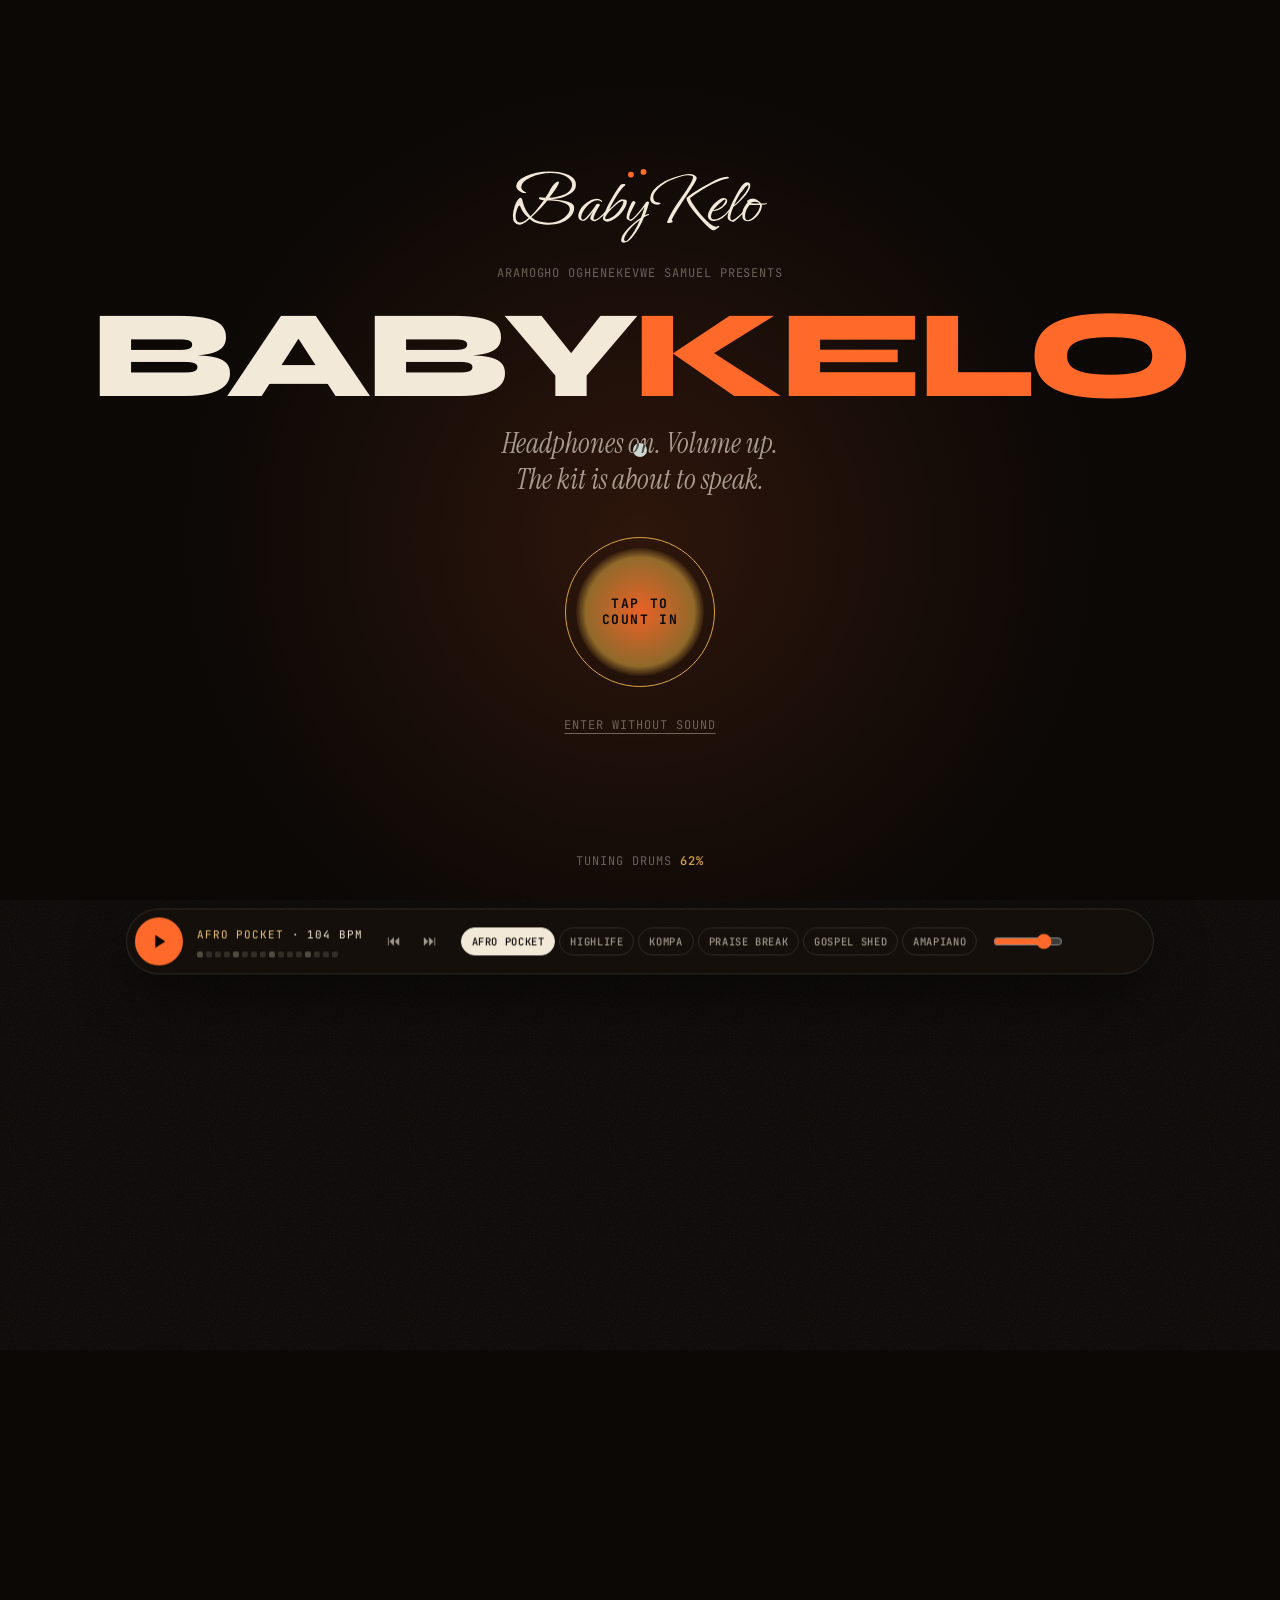
==== index.html @ 0fc28641 "Initial commit: Babykelo portfolio site" ====
<!doctype html>
<html lang="en">
<head>
  <meta charset="utf-8">
  <meta name="viewport" content="width=device-width, initial-scale=1, viewport-fit=cover">
  <title>Babykelo: Drummer, Producer & Music Director | Aramogho Oghenekevwe Samuel</title>
  <meta name="description" content="Babykelo (Aramogho Oghenekevwe Samuel) is a Nigerian drummer, producer and music director who has worked with Wizkid, Ada Ehi and Tim Godfrey. He is a Flystickz & Centent artist. Watch 150+ performances or book a remote drum session.">
  <meta name="theme-color" content="#0b0806">
  <link rel="icon" href="assets/mark.svg" type="image/svg+xml">
  <link rel="canonical" href="https://babykelo.netlify.app/">
  <meta name="robots" content="index, follow">
  <meta property="og:type" content="website">
  <meta property="og:site_name" content="Babykelo">
  <meta property="og:url" content="https://babykelo.netlify.app/">
  <meta property="og:title" content="Babykelo: Drummer · Producer · Music Director">
  <meta property="og:description" content="Babykelo (Aramogho Oghenekevwe Samuel) is a Nigerian drummer, producer and music director who has worked with Wizkid, Ada Ehi and Tim Godfrey. He is a Flystickz & Centent artist. Watch 150+ performances or book a remote drum session.">
  <meta property="og:image" content="https://babykelo.netlify.app/assets/og.jpg">
  <meta property="og:image:width" content="1200">
  <meta property="og:image:height" content="630">
  <meta property="og:image:alt" content="Babykelo, drummer, producer and music director, holding his Flystickz signature drumsticks">
  <meta name="twitter:card" content="summary_large_image">
  <meta name="twitter:title" content="Babykelo: Drummer · Producer · Music Director">
  <meta name="twitter:description" content="Babykelo (Aramogho Oghenekevwe Samuel) is a Nigerian drummer, producer and music director who has worked with Wizkid, Ada Ehi and Tim Godfrey. He is a Flystickz & Centent artist. Watch 150+ performances or book a remote drum session.">
  <meta name="twitter:image" content="https://babykelo.netlify.app/assets/og.jpg">
  <link rel="apple-touch-icon" href="assets/apple-touch-icon.png">
  <link rel="manifest" href="site.webmanifest">
  <script type="application/ld+json">{"@context": "https://schema.org", "@type": "Person", "name": "Aramogho Oghenekevwe Samuel", "alternateName": ["Babykelo", "BabyKelo", "Baby Kelo"], "url": "https://babykelo.netlify.app/", "image": "https://babykelo.netlify.app/assets/kelo.jpg", "jobTitle": ["Drummer", "Music Producer", "Music Director", "Live Arranger", "Mixing Engineer"], "description": "Nigerian drummer, creative producer, music director, live arranger and mixing & mastering engineer from Delta State. Remote studio drum sessions available worldwide.", "nationality": {"@type": "Country", "name": "Nigeria"}, "homeLocation": {"@type": "Place", "name": "Lagos, Nigeria"}, "knowsAbout": ["Drums", "Afrobeats", "Highlife", "Gospel music", "Music production", "Music direction", "Mixing and mastering"], "affiliation": [{"@type": "MusicGroup", "name": "Voice of Karis (VOK Ent)", "sameAs": "https://www.instagram.com/vok_ent/"}, {"@type": "MusicGroup", "name": "MaskTunes", "sameAs": "https://www.instagram.com/masktunes/"}], "sameAs": ["https://www.instagram.com/babykelo/", "https://www.youtube.com/@babykelo0", "https://www.facebook.com/babykelo", "https://flystickz.com/artist-page-2/"]}</script>
  <link rel="preconnect" href="https://fonts.googleapis.com">
  <link rel="preconnect" href="https://fonts.gstatic.com" crossorigin>
  <link href="https://fonts.googleapis.com/css2?family=DM+Sans:opsz,wght@9..40,400;9..40,500;9..40,700&family=Instrument+Serif:ital@0;1&family=JetBrains+Mono:wght@400;500;700&family=Syne:wght@500;700;800&display=swap" rel="stylesheet">
  <link rel="stylesheet" href="css/style.css">
  <script type="importmap">
    { "imports": {
      "three": "https://cdn.jsdelivr.net/npm/three@0.169.0/build/three.module.js",
      "three/addons/": "https://cdn.jsdelivr.net/npm/three@0.169.0/examples/jsm/"
    } }
  </script>
</head>
<body class="is-locked">

  <canvas id="stage" aria-hidden="true"></canvas>
  <div class="grain" aria-hidden="true"></div>
  <div class="vignette" aria-hidden="true"></div>
  <div class="cursor" aria-hidden="true"><span></span></div>

  <!-- ░░ GATE — the count-in ░░ -->
  <section class="gate" id="gate" aria-label="Enter">
    <div class="gate__inner">
      <div class="gate__logo" data-logo aria-hidden="true"></div>
      <p class="mono gate__kicker">Aramogho Oghenekevwe Samuel presents</p>
      <h1 class="gate__title">BABY<em>KELO</em></h1>
      <p class="gate__lede">Headphones on. Volume up. <br>The kit is about to speak.</p>
      <button class="gate__btn" id="enter" data-magnetic>
        <span class="gate__ring"></span>
        <span class="gate__label">Tap to<br>count in</span>
      </button>
      <button class="gate__quiet mono" id="enterQuiet">enter without sound</button>
    </div>
    <div class="gate__count" id="count" aria-live="polite"></div>
    <div class="gate__load mono" id="load">tuning drums <b>0%</b></div>
  </section>

  <!-- ░░ NAV ░░ -->
  <header class="nav">
    <a href="#home" class="nav__logo" aria-label="Babykelo home"><span data-logo></span><i></i></a>
    <nav class="nav__links">
      <a href="#story">Story</a>
      <a href="#frames">Frames</a>
      <a href="#roles">Craft</a>
      <a href="#journey">Journey</a>
      <a href="#endorsements">Brands</a>
      <a href="#vault">Videos</a>
      <a href="#kit">Play</a>
      <a href="contact.html" class="nav__cta">Work with him</a>
    </nav>
    <button class="nav__menu" id="menuBtn" aria-label="Open menu"><span></span><span></span></button>
  </header>
  <div class="menu" id="menu">
    <a href="#story">Story</a><a href="#frames">Frames</a><a href="#roles">Craft</a><a href="#journey">Journey</a><a href="#endorsements">Endorsements</a><a href="#vault">Videos</a><a href="#kit">Play the kit</a><a href="contact.html">Work with him</a>
  </div>

  <main id="smooth">

    <!-- ░░ HERO ░░ -->
    <section class="hero" id="home" data-shot>
      <div class="hero__meta mono">
        <span>Delta State → Lagos, NG</span>
        <span class="live-dot"><span id="heroNowLabel">Now playing</span> <b id="heroBpm">Afro Pocket · 104 BPM</b></span>
      </div>
      <h2 class="hero__word" id="heroWord" aria-label="Babykelo">
        <span>B</span><span>A</span><span>B</span><span>Y</span><span class="o">K</span><span class="o">E</span><span class="o">L</span><span class="o">O</span>
      </h2>
      <div class="hero__foot">
        <p class="hero__roles">
          <span>Drummer</span><span>Producer</span><span>Music Director</span><span>Live Arranger</span><span>Mix Engineer</span>
        </p>
        <p class="hero__quote serif">“He played every object around him like a drum — <em>now the whole country listens.</em>”</p>
      </div>
      <a href="#story" class="hero__scroll mono" aria-label="Scroll down"><i></i>scroll</a>
    </section>

    <!-- ░░ MARQUEE ░░ -->
    <section class="marquee" aria-label="Artists Babykelo has worked with">
      <div class="marquee__label mono">On stage & in session with</div>
      <div class="marquee__track" id="marquee"></div>
      <div class="marquee__track marquee__track--rev" id="marquee2"></div>
    </section>

    <!-- ░░ STORY ░░ -->
    <section class="story" id="story" data-shot>
      <div class="story__photo" data-tilt>
        <img src="assets/kelo.jpg" alt="Babykelo holding bundles of Flystickz drumsticks, smiling" loading="lazy">
        <div class="story__photo-glow"></div>
        <span class="story__tag mono">Flystickz artist · Lagos</span>
      </div>
      <div class="story__text">
        <p class="eyebrow mono">01 — Origin</p>
        <h2 class="h2 reveal">The boy who drummed <em class="serif">on everything.</em></h2>
        <p class="lead reveal">Born on <b>December 22nd</b> and raised with the rhythms of <b>Delta State</b>, Aramogho Oghenekevwe Samuel was tapping out grooves on tables, buckets, doors, anything that would answer back, long before he ever owned a pair of sticks.</p>
        <p class="reveal">His mother loved good music. Through her, the sounds of the <b>1980s</b> filled the house, and those records built the rhythmic and melodic foundation he still plays from. Highlife swing, gospel fire, funk pocket, the talking drum's voice: it's all in there.</p>
        <p class="reveal">Today <b>Babykelo</b> is one of Nigeria's most sought-after professional drummers. He's a creative producer, a music director, a live arranger and a mixing & mastering engineer, and he has shared stages with <b>Wizkid</b>, <b>Ada Ehi</b> and <b>Tim Godfrey</b>, among many others.</p>
        <ul class="facts reveal">
          <li><span class="mono">Born</span><b>December 22</b></li>
          <li><span class="mono">From</span><b>Delta State, Nigeria</b></li>
          <li><span class="mono">Star Quest 2012</span><b>Band finalist · 3rd place</b></li>
          <li><span class="mono">Music Director</span><b>Voice of Karis (V.O.K)</b></li>
          <li><span class="mono">Band Leader</span><b>MaskTunes</b></li>
          <li><span class="mono">Signature sticks</span><b>Flystickz BabyKelo 5B</b></li>
          <li><span class="mono">Endorsed by</span><b>Flystickz · Centent Cymbals</b></li>
        </ul>
      </div>
    </section>


    <!-- ░░ FRAMES — photo strip from his performances ░░ -->
    <section class="frames" id="frames" aria-label="Photos of Babykelo performing">
      <div class="frames__head">
        <p class="eyebrow mono">02 — In frame</p>
        <h2 class="h2">Caught <em class="serif">mid-groove.</em></h2>
        <p class="lead">Stills from the sessions, the stages and the studio. Tap any frame to watch the moment.</p>
      </div>
      <div class="frames__strip" id="framesStrip"></div>
    </section>

    <!-- ░░ ROLES — horizontal ░░ -->
    <section class="roles" id="roles" data-shot>
      <div class="roles__pin">
        <div class="roles__head">
          <p class="eyebrow mono">03 — The Craft</p>
          <h2 class="h2">Five instruments. <em class="serif">One man.</em></h2>
        </div>
        <div class="roles__track" id="rolesTrack">
          <article class="role" data-tilt>
            <span class="role__n mono">01</span>
            <svg class="role__icon" viewBox="0 0 64 64" aria-hidden="true"><ellipse cx="32" cy="24" rx="22" ry="7"/><path d="M10 24v18c0 4 10 7 22 7s22-3 22-7V24"/><path d="M8 6l20 16M56 6L36 22"/></svg>
            <h3>Drummer</h3>
            <p>Performing and recording drummer. He plays deep in the pocket and swings like highlife, and when a solo drops he goes all the way. Ask <em>Terminator</em>.</p>
            <span class="role__tag mono">Live · Studio · Sessions</span>
          </article>
          <article class="role" data-tilt>
            <span class="role__n mono">02</span>
            <svg class="role__icon" viewBox="0 0 64 64" aria-hidden="true"><rect x="8" y="14" width="48" height="36" rx="4"/><circle cx="22" cy="32" r="7"/><circle cx="42" cy="32" r="7"/><path d="M8 22h48"/></svg>
            <h3>Producer</h3>
            <p>A creative producer who builds records from the rhythm up. <em>“Babykelo also produces.”</em> He said it himself, back in 2020.</p>
            <span class="role__tag mono">Beats · Arrangement</span>
          </article>
          <article class="role" data-tilt>
            <span class="role__n mono">03</span>
            <svg class="role__icon" viewBox="0 0 64 64" aria-hidden="true"><path d="M12 52L44 12"/><circle cx="46" cy="10" r="3"/><path d="M20 20c8 4 8 12 0 16M30 16c12 6 12 22 0 28"/></svg>
            <h3>Music Director</h3>
            <p>Music director for <b>Voice of Karis</b>, and producer & MD for <b>VOK Ent</b> and <b>MaskTunes</b>. He leads the band, reads the room and shapes the show.</p>
            <span class="role__tag mono">V.O.K · MaskTunes</span>
          </article>
          <article class="role" data-tilt>
            <span class="role__n mono">04</span>
            <svg class="role__icon" viewBox="0 0 64 64" aria-hidden="true"><path d="M6 44h10V28h10v24h10V16h10v20h12"/></svg>
            <h3>Live Arranger</h3>
            <p>He turns studio records into stage moments, with transitions, builds, drops and breakdowns that make a crowd forget to breathe.</p>
            <span class="role__tag mono">Stage · Worship · Concerts</span>
          </article>
          <article class="role" data-tilt>
            <span class="role__n mono">05</span>
            <svg class="role__icon" viewBox="0 0 64 64" aria-hidden="true"><path d="M14 8v48M32 8v48M50 8v48"/><rect x="9" y="36" width="10" height="6" rx="1"/><rect x="27" y="18" width="10" height="6" rx="1"/><rect x="45" y="28" width="10" height="6" rx="1"/></svg>
            <h3>Mix Engineer</h3>
            <p>Mixing & mastering engineer. The same ears that tune a snare are the ones that polish your record for release.</p>
            <span class="role__tag mono">Mixing · Mastering</span>
          </article>
        </div>
      </div>
    </section>

    <!-- ░░ STATS ░░ -->
    <section class="stats" aria-label="By the numbers">
      <div class="stat"><b data-count="152">0</b><span class="mono">videos in the vault</span></div>
      <div class="stat"><b data-count="475" data-suffix="K+">0</b><span class="mono">views & counting</span></div>
      <div class="stat"><b data-count="20" data-suffix="K+">0</b><span class="mono">Instagram followers</span></div>
      <div class="stat"><b data-count="7" data-suffix="K+">0</b><span class="mono">YouTube subscribers</span></div>
    </section>

    <!-- ░░ JOURNEY ░░ -->
    <section class="journey" id="journey" data-shot>
      <p class="eyebrow mono">04 — Journey</p>
      <h2 class="h2">Every era <em class="serif">has a groove.</em></h2>
      <ol class="timeline" id="timeline"></ol>
    </section>

    <!-- ░░ ENDORSEMENTS & BANDS ░░ -->
    <section class="endorse" id="endorsements">
      <p class="eyebrow mono">05 — Endorsements & bands</p>
      <h2 class="h2">Backed by the brands. <em class="serif">Trusted by the band.</em></h2>

      <div class="endorse__grid">
        <article class="brand" data-tilt>
          <div class="brand__img"><img src="assets/kelo.jpg" alt="Babykelo holding bundles of his Flystickz signature drumsticks" loading="lazy"></div>
          <div class="brand__body">
            <span class="brand__tag mono">Signature artist</span>
            <h3>Flystickz</h3>
            <p class="brand__product">BabyKelo Signature Series · 5B</p>
            <p>He has his own drumstick. Flystickz built the BabyKelo 5B for drummers who love power and control: strong enough for heavy grooves, balanced for smooth chops and fills. He also fronted the Flystickz artist series, unveiling signature sticks with fellow drummers.</p>
            <div class="brand__links">
              <a href="https://flystickz.com/artist-page-2/" target="_blank" rel="noopener">Artist page ↗</a>
              <button data-vid="iJm25JzbVL8">▶ Watch the series</button>
            </div>
          </div>
        </article>
        <article class="brand" data-tilt>
          <div class="brand__img"><img src="https://i.ytimg.com/vi/6MnOI_fDZO8/hqdefault.jpg" alt="Babykelo's Centent Cymbals artist unveiling" loading="lazy"></div>
          <div class="brand__body">
            <span class="brand__tag mono">Endorsed artist</span>
            <h3>Centent</h3>
            <p class="brand__product">Cymbals & Gongs</p>
            <p>Officially unveiled as a Centent Cymbals & Gongs artist in 2025. The shimmer, the washes and the crashes in his latest sessions come from his Centent brass.</p>
            <div class="brand__links">
              <a href="https://www.instagram.com/cententcymbals/" target="_blank" rel="noopener">@cententcymbals ↗</a>
              <button data-vid="6MnOI_fDZO8">▶ Watch the unveiling</button>
            </div>
          </div>
        </article>
      </div>

      <h3 class="endorse__sub mono">The bands he leads</h3>
      <div class="bands">
        <article class="band" data-tilt>
          <span class="band__mono" aria-hidden="true">V·O·K</span>
          <div>
            <span class="brand__tag mono">Music Director & Producer</span>
            <h3>Voice of Karis</h3>
            <p>As music director and producer for <b>Voice of Karis (VOK Ent)</b>, Babykelo shapes the sound: the arrangements, the band and the way every set moves from worship to celebration.</p>
            <a href="https://www.instagram.com/vok_ent/" target="_blank" rel="noopener" class="band__link">@vok_ent ↗</a>
          </div>
        </article>
        <article class="band" data-tilt>
          <span class="band__mono" aria-hidden="true">MASK<br>TUNES</span>
          <div>
            <span class="brand__tag mono">Band Leader · Producer & MD</span>
            <h3>MaskTunes</h3>
            <p>He leads the <b>MaskTunes</b> band from the kit, producing, directing and counting it in. The same pocket you hear in his sessions, with a full band behind it.</p>
            <a href="https://www.instagram.com/masktunes/" target="_blank" rel="noopener" class="band__link">@masktunes ↗</a>
          </div>
        </article>
      </div>

      <div class="featured">
        <span class="mono">Featured by</span>
        <a href="https://www.youtube.com/@drumquarters" target="_blank" rel="noopener">Drum Quarters</a>
        <a href="https://www.youtube.com/watch?v=eHcExVZMjs0" target="_blank" rel="noopener">Toch Sticks Music</a>
        <a href="https://www.youtube.com/watch?v=Lo5rTecxIuY" target="_blank" rel="noopener">Drum Session Lagos</a>
        <span class="mono">Star Quest 2012 · 3rd place</span>
      </div>
    </section>

    <!-- ░░ VAULT ░░ -->
    <section class="vault" id="vault" data-shot>
      <div class="vault__head">
        <p class="eyebrow mono">06 — The Vault</p>
        <h2 class="h2">Every video. <em class="serif">Every hit.</em></h2>
        <p class="lead">All <b id="vaultCount">152</b> performances in one place, from the first 2020 uploads to this month's. There are the <em>Babykelo Sessions</em>, gospel nights, live shows, brand unveilings and features. Press play on any video and the groove steps aside.</p>
      </div>

      <div class="carousel" id="carousel" aria-label="Most watched">
        <div class="carousel__label mono">Most watched <span>— drag or use the arrows</span></div>
        <div class="carousel__stage"><div class="carousel__ring" id="ring"></div></div>
        <div class="carousel__ctrl">
          <button class="icon-btn" id="ringPrev" aria-label="Previous">←</button>
          <p class="carousel__title" id="ringTitle"></p>
          <button class="icon-btn" id="ringNext" aria-label="Next">→</button>
        </div>
      </div>

      <div class="filters" role="toolbar" aria-label="Filter videos">
        <div class="chips" id="chips"></div>
        <div class="filters__right">
          <label class="search"><span class="sr">Search videos</span><input id="search" type="search" placeholder="Search a song, artist…" autocomplete="off"></label>
          <select id="sort" aria-label="Sort videos">
            <option value="new">Newest</option>
            <option value="views">Most viewed</option>
            <option value="old">Oldest</option>
          </select>
          <button class="shuffle" id="shuffle" data-magnetic>⤨ Shuffle</button>
        </div>
      </div>

      <div class="grid" id="grid"></div>
      <p class="grid__empty mono" id="empty" hidden>No videos match. Try another word.</p>

      <div class="shorts">
        <div class="shorts__head">
          <h3 class="h3">Shorts <em class="serif">— quick hits</em></h3>
          <span class="mono" id="shortsCount"></span>
        </div>
        <div class="shorts__row" id="shorts"></div>
      </div>
    </section>

    <!-- ░░ PLAY THE KIT ░░ -->
    <section class="kit" id="kit" data-shot>
      <div class="kit__head">
        <p class="eyebrow mono">07 — Your turn</p>
        <h2 class="h2">Sit behind <em class="serif">his kit.</em></h2>
        <p class="lead">Tap the pads, or use your keyboard. Jam along with the groove playing in the bar below, or switch styles, from Afro Pocket to Gospel Shed. The 3D kit behind you plays every hit.</p>
      </div>
      <div class="pads" id="pads"></div>
      <p class="kit__hint mono">Keys: <kbd>Q</kbd><kbd>W</kbd><kbd>E</kbd><kbd>R</kbd> · <kbd>A</kbd><kbd>S</kbd><kbd>D</kbd><kbd>F</kbd> · <kbd>Z</kbd><kbd>X</kbd><kbd>C</kbd><kbd>V</kbd></p>
    </section>

    <!-- ░░ CONTACT ░░ -->
    <section class="contact" id="contact" data-shot>
      <img class="contact__avatar" src="assets/avatar.jpg" alt="Babykelo behind the drum kit" loading="lazy">
      <p class="eyebrow mono">08 — Bookings</p>
      <h2 class="contact__big">Work with<br><em class="serif">Babykelo.</em></h2>
      <p class="lead"><b>Remote studio sessions are open worldwide.</b> Send your song from anywhere and get real Babykelo drums back. He also takes concerts, church, music direction, arrangements, mixing and mastering.</p>
      <div class="contact__ctas"><a href="contact.html" class="book-cta" data-magnetic><span>Work with Babykelo</span><i>→</i></a><a href="contact.html#remote" class="ghost-btn" data-magnetic>Remote sessions 🌍</a></div>
      <div class="socials">
        <a href="https://www.instagram.com/babykelo/" target="_blank" rel="noopener" data-magnetic>Instagram <span>@babykelo</span></a>
        <a href="https://www.youtube.com/@babykelo0" target="_blank" rel="noopener" data-magnetic>YouTube <span>@babykelo0</span></a>
        <a href="https://www.facebook.com/babykelo" target="_blank" rel="noopener" data-magnetic>Facebook <span>Aramogho Kewe</span></a>
      </div>
      <footer class="foot mono">
        <span>© <span id="yr"></span> Aramogho Oghenekevwe Samuel · Babykelo</span>
        <span>Every groove on this site is synthesised live in your browser.</span>
      </footer>
    </section>
  </main>

  <!-- ░░ MUSIC DOCK ░░ -->
  <aside class="dock" id="dock" aria-label="Music player">
    <button class="dock__play" id="play" aria-label="Play" aria-pressed="false">
      <span class="dock__eq"><i></i><i></i><i></i><i></i></span>
      <svg class="dock__icon" viewBox="0 0 24 24" aria-hidden="true"><path d="M8 5v14l11-7z"/></svg>
    </button>
    <div class="dock__body">
      <div class="dock__now mono"><span id="dockStyle">Afro Pocket</span> · <span id="dockBpm">104</span> BPM</div>
      <div class="dock__steps" id="steps"></div>
    </div>
    <div class="dock__skip">
      <button id="prevTrack" aria-label="Previous groove">⏮</button>
      <button id="nextTrack" aria-label="Next groove">⏭</button>
    </div>
    <div class="dock__styles" id="styles"></div>
    <input class="dock__vol" id="vol" type="range" min="0" max="1" step="0.01" value="0.8" aria-label="Volume">
    <canvas class="dock__viz" id="viz" width="120" height="36" aria-hidden="true"></canvas>
  </aside>

  <!-- ░░ GEAR CARD (tap a piece of the 3D kit) ░░ -->
  <div class="gear" id="gear" role="dialog" aria-labelledby="gearTitle" hidden>
    <button class="gear__x" id="gearClose" aria-label="Close">✕</button>
    <span class="gear__tag mono" id="gearTag"></span>
    <h3 id="gearTitle"></h3>
    <p id="gearText"></p>
    <div class="gear__actions" id="gearActions"></div>
  </div>
  <div class="gear-label mono" id="gearLabel" aria-hidden="true" hidden></div>
  <p class="gear-hint mono" id="gearHint" hidden><i></i>Tap the cymbals, sticks &amp; drums: every piece has a story</p>

  <!-- ░░ BACK / TOP ░░ -->
  <button class="navbtn navbtn--back" id="backBtn" aria-label="Go back" hidden><span>←</span><b>Back</b></button>
  <button class="navbtn navbtn--top" id="topBtn" aria-label="Back to top" hidden><span>↑</span></button>

  <!-- ░░ PLAYER MODAL ░░ -->
  <div class="modal" id="modal" role="dialog" aria-modal="true" aria-labelledby="modalTitle" hidden>
    <div class="modal__backdrop" data-close></div>
    <div class="modal__box">
      <div class="modal__frame" id="frame"></div>
      <div class="modal__info">
        <div>
          <p class="mono modal__meta" id="modalMeta"></p>
          <h3 id="modalTitle"></h3>
        </div>
        <div class="modal__actions">
          <button class="icon-btn" id="prevVid" aria-label="Previous video">←</button>
          <button class="icon-btn" id="nextVid" aria-label="Next video">→</button>
          <a class="icon-btn icon-btn--wide" id="ytLink" target="_blank" rel="noopener">YouTube ↗</a>
          <button class="icon-btn" data-close aria-label="Close">✕</button>
        </div>
      </div>
    </div>
  </div>

  <script src="https://cdnjs.cloudflare.com/ajax/libs/gsap/3.12.5/gsap.min.js"></script>
  <script src="https://cdnjs.cloudflare.com/ajax/libs/gsap/3.12.5/ScrollTrigger.min.js"></script>
  <script src="https://cdn.jsdelivr.net/npm/lenis@1.1.13/dist/lenis.min.js"></script>
  <script type="module" src="js/main.js"></script>
</body>
</html>
---- css/style.css ----
:root {
  --ink: #0b0806;
  --ink-2: #15100b;
  --ink-3: #221912;
  --cream: #f3e9d8;
  --muted: rgba(243, 233, 216, .64);
  --faint: rgba(243, 233, 216, .38);
  --line: rgba(243, 233, 216, .12);
  --brass: #d9a441;
  --brass-2: #f0c774;
  --ember: #ff6a2b;
  --ember-2: #ff9a4d;
  --glass: rgba(21, 16, 11, .58);
  --display: 'Syne', system-ui, sans-serif;
  --serif: 'Instrument Serif', Georgia, serif;
  --mono: 'JetBrains Mono', ui-monospace, monospace;
  --body: 'DM Sans', system-ui, sans-serif;
  --pad: clamp(16px, 5vw, 72px);
  --ease: cubic-bezier(.2, .8, .2, 1);
  color-scheme: dark;
}

*, *::before, *::after { box-sizing: border-box; }
html { -webkit-text-size-adjust: 100%; }
html.lenis, html.lenis body { height: auto; }
.lenis.lenis-smooth { scroll-behavior: auto !important; }
body {
  margin: 0; background: var(--ink); color: var(--cream);
  font: 400 17px/1.65 var(--body);
  overflow-x: hidden;
  -webkit-font-smoothing: antialiased;
}
body.is-locked { overflow: hidden; height: 100vh; }
img { max-width: 100%; display: block; }
a { color: inherit; }
button { font: inherit; color: inherit; cursor: pointer; }
::selection { background: var(--ember); color: var(--ink); }
.mono { font-family: var(--mono); font-size: 12px; letter-spacing: .08em; text-transform: uppercase; }
.serif, em.serif { font-family: var(--serif); font-style: italic; font-weight: 400; letter-spacing: 0; }
.sr { position: absolute; width: 1px; height: 1px; overflow: hidden; clip: rect(0 0 0 0); }
:focus-visible { outline: 2px solid var(--brass); outline-offset: 3px; border-radius: 4px; }

/* ── Fixed layers ─────────────────────────────── */
#stage { position: fixed; inset: 0; width: 100%; height: 100%; z-index: 0; display: block; }
.grain {
  position: fixed; inset: -50%; z-index: 1; pointer-events: none; opacity: .07;
  background-image: url("data:image/svg+xml,%3Csvg xmlns='http://www.w3.org/2000/svg' width='200' height='200'%3E%3Cfilter id='n'%3E%3CfeTurbulence type='fractalNoise' baseFrequency='.85' numOctaves='3' stitchTiles='stitch'/%3E%3C/filter%3E%3Crect width='100%25' height='100%25' filter='url(%23n)'/%3E%3C/svg%3E");
  animation: grain 1s steps(4) infinite;
}
@keyframes grain { 0% { transform: translate(0, 0) } 25% { transform: translate(-3%, 2%) } 50% { transform: translate(2%, -3%) } 75% { transform: translate(-2%, -1%) } }
.vignette { position: fixed; inset: 0; z-index: 1; pointer-events: none; background: radial-gradient(ellipse at 50% 45%, rgba(11, 8, 6, .12) 30%, rgba(5, 3, 2, .82) 100%); }
main { position: relative; z-index: 2; }

/* ── Cursor ─────────────────────────────── */
.cursor { position: fixed; left: 0; top: 0; z-index: 100; pointer-events: none; mix-blend-mode: difference; }
.cursor span { display: block; width: 14px; height: 14px; margin: -7px 0 0 -7px; border-radius: 50%; background: var(--cream); transition: width .3s var(--ease), height .3s var(--ease), margin .3s var(--ease); }
.cursor.is-big span { width: 64px; height: 64px; margin: -32px 0 0 -32px; }
.cursor .ripple { position: absolute; left: 0; top: 0; width: 10px; height: 10px; margin: -5px; border: 1px solid var(--cream); border-radius: 50%; animation: ripple .6s var(--ease) forwards; background: none; }
@keyframes ripple { to { transform: scale(8); opacity: 0; } }
@media (hover: none), (pointer: coarse) { .cursor { display: none; } }

/* ── Gate ─────────────────────────────── */
.gate {
  position: fixed; inset: 0; z-index: 50; display: grid; place-items: center; text-align: center;
  background: radial-gradient(circle at 50% 60%, rgba(255, 106, 43, .14), transparent 55%), var(--ink);
  padding: var(--pad);
}
.gate__kicker { color: var(--faint); margin: 0 0 18px; }
.gate__logo { width: min(260px, 60vw); margin: 0 auto 18px; color: var(--cream); animation: signIn 2.4s var(--ease) both; }
.gate__logo svg { width: 100%; height: auto; display: block; }
@keyframes signIn { from { clip-path: inset(0 100% 0 0); opacity: .2; } to { clip-path: inset(0 0 0 0); opacity: 1; } }
.gate__title { font: 800 clamp(40px, 10.5vw, 150px)/.85 var(--display); letter-spacing: -.04em; margin: 0; }
.gate__title em { font-style: normal; color: var(--ember); }
.gate__lede { font-family: var(--serif); font-style: italic; font-size: clamp(20px, 2.4vw, 28px); color: var(--muted); margin: 18px 0 38px; line-height: 1.3; }
.gate__btn { position: relative; width: 150px; height: 150px; border-radius: 50%; border: 0; background: none; display: inline-grid; place-items: center; }
.gate__ring { position: absolute; inset: 0; border-radius: 50%; border: 1px solid var(--brass); animation: breathe 2.2s var(--ease) infinite; }
.gate__ring::after { content: ''; position: absolute; inset: 10px; border-radius: 50%; background: radial-gradient(circle, rgba(255, 106, 43, .9), rgba(217, 164, 65, .6) 60%, rgba(217, 164, 65, 0) 72%); filter: blur(.5px); transition: transform .5s var(--ease); }
.gate__btn:hover .gate__ring::after { transform: scale(1.08); }
.gate__label { position: relative; font: 700 13px/1.25 var(--mono); letter-spacing: .12em; text-transform: uppercase; color: var(--ink); }
@keyframes breathe { 0%, 100% { transform: scale(1); box-shadow: 0 0 0 0 rgba(217, 164, 65, .35); } 50% { transform: scale(1.06); box-shadow: 0 0 0 22px rgba(217, 164, 65, 0); } }
.gate__quiet { display: block; margin: 28px auto 0; background: none; border: 0; color: var(--faint); text-decoration: underline; text-underline-offset: 4px; }
.gate__quiet:hover { color: var(--cream); }
.gate__count { position: absolute; inset: 0; display: grid; place-items: center; pointer-events: none; font: 800 clamp(160px, 42vw, 520px)/1 var(--display); color: var(--ember); letter-spacing: -.06em; }
.gate__count span { animation: countin .45s var(--ease) forwards; }
@keyframes countin { from { transform: scale(1.6); opacity: 0; filter: blur(12px); } 30% { opacity: 1; filter: blur(0); } to { transform: scale(.9); opacity: 0; } }
.gate__load { position: absolute; bottom: 28px; left: 0; right: 0; color: var(--faint); }
.gate__load b { color: var(--brass); font-weight: 500; }
.gate.is-counting .gate__inner { opacity: 0; transform: scale(.96); transition: .4s var(--ease); }
.gate.is-gone { opacity: 0; visibility: hidden; transition: opacity 1s var(--ease), visibility 0s 1s; }

/* ── Nav ─────────────────────────────── */
.nav { position: fixed; top: 0; left: 0; right: 0; z-index: 20; display: flex; align-items: center; justify-content: space-between; padding: 20px var(--pad); mix-blend-mode: normal; }
.nav__logo { text-decoration: none; display: flex; align-items: center; gap: 10px; color: var(--cream); }
.nav__logo [data-logo] svg, .logo-svg svg { display: block; height: 42px; width: auto; }
.bk-smile { transform-box: fill-box; transform-origin: center; }
.nav__logo:hover .bk-smile { animation: wink .6s var(--ease); }
@keyframes wink { 40% { transform: scaleY(.3) translateY(10%); } }
.nav__logo i { width: 8px; height: 8px; border-radius: 50%; background: var(--ember); box-shadow: 0 0 14px var(--ember); transition: transform .08s; }
.nav__logo i.pulse { transform: scale(1.8); }
.nav__links { display: flex; gap: 6px; padding: 6px; border-radius: 999px; background: var(--glass); backdrop-filter: blur(14px); -webkit-backdrop-filter: blur(14px); border: 1px solid var(--line); }
.nav__links a { font: 500 13px/1 var(--mono); letter-spacing: .06em; text-transform: uppercase; text-decoration: none; padding: 10px 14px; border-radius: 999px; color: var(--muted); transition: color .2s, background .2s; }
.nav__links a:hover, .nav__links a.is-active { color: var(--cream); background: rgba(243, 233, 216, .08); }
.nav__links .nav__cta { background: var(--ember); color: var(--ink); }
.nav__links .nav__cta:hover { background: var(--brass-2); color: var(--ink); }
.nav__menu { display: none; width: 46px; height: 46px; border-radius: 50%; border: 1px solid var(--line); background: var(--glass); backdrop-filter: blur(14px); position: relative; }
.nav__menu span { position: absolute; left: 13px; right: 13px; height: 2px; background: var(--cream); transition: transform .3s var(--ease); }
.nav__menu span:first-child { top: 18px; } .nav__menu span:last-child { top: 26px; }
.nav__menu.is-open span:first-child { transform: translateY(4px) rotate(45deg); }
.nav__menu.is-open span:last-child { transform: translateY(-4px) rotate(-45deg); }
.menu { position: fixed; inset: 0; z-index: 19; background: rgba(11, 8, 6, .96); display: flex; flex-direction: column; justify-content: center; padding: var(--pad); gap: 6px; opacity: 0; visibility: hidden; transition: .4s var(--ease); }
.menu.is-open { opacity: 1; visibility: visible; }
.menu a { font: 800 clamp(38px, 11vw, 64px)/1.1 var(--display); text-decoration: none; letter-spacing: -.03em; }
.menu a:hover { color: var(--ember); }

/* ── Type ─────────────────────────────── */
.eyebrow { color: var(--brass); margin: 0 0 18px; display: flex; align-items: center; gap: 12px; }
.eyebrow::before { content: ''; width: 28px; height: 1px; background: currentColor; }
.h2 { font: 800 clamp(40px, 6.4vw, 96px)/.95 var(--display); letter-spacing: -.04em; margin: 0 0 28px; text-wrap: balance; }
.h2 em, .h3 em { color: var(--brass-2); }
.h3 { font: 700 clamp(26px, 3vw, 40px)/1 var(--display); letter-spacing: -.03em; margin: 0; }
.lead { font-size: clamp(18px, 1.6vw, 22px); line-height: 1.55; color: var(--cream); max-width: 60ch; }
p { color: var(--muted); max-width: 64ch; }
p b { color: var(--cream); font-weight: 700; }
section { position: relative; padding: clamp(90px, 14vh, 160px) var(--pad); }

/* ── Hero ─────────────────────────────── */
.hero { min-height: 100vh; min-height: 100svh; display: flex; flex-direction: column; justify-content: flex-end; padding-bottom: clamp(40px, 8vh, 80px); }
.hero__meta { position: absolute; top: 96px; left: var(--pad); right: var(--pad); display: flex; justify-content: space-between; color: var(--faint); flex-wrap: wrap; gap: 8px; }
.live-dot { display: inline-flex; align-items: center; gap: 8px; max-width: min(56vw, 560px); min-width: 0; }
.live-dot b { overflow: hidden; text-overflow: ellipsis; white-space: nowrap; min-width: 0; }
#heroNowLabel { white-space: nowrap; }
.live-dot::before { content: ''; width: 7px; height: 7px; border-radius: 50%; background: var(--ember); box-shadow: 0 0 10px var(--ember); animation: blink 1.2s infinite; }
.live-dot b { color: var(--brass); font-weight: 500; }
@keyframes blink { 50% { opacity: .3; } }
.hero__word { font: 800 clamp(40px, 10.2vw, 240px)/.8 var(--display); letter-spacing: -.055em; margin: 0 0 0 -.04em; display: flex; white-space: nowrap; }
.hero__word span { display: inline-block; transform-origin: 50% 100%; will-change: transform; text-shadow: 0 10px 60px rgba(0, 0, 0, .5); }
.hero__word .o { color: transparent; -webkit-text-stroke: 2px var(--ember); }
.hero__word span.bump { color: var(--brass-2); -webkit-text-stroke: 0; }
.hero__foot { display: flex; justify-content: space-between; align-items: flex-end; gap: 30px; margin-top: 28px; flex-wrap: wrap; }
.hero__roles { display: flex; flex-wrap: wrap; gap: 8px; margin: 0; max-width: 640px; }
.hero__roles span { font: 500 12px/1 var(--mono); letter-spacing: .08em; text-transform: uppercase; padding: 10px 14px; border: 1px solid var(--line); border-radius: 999px; background: var(--glass); backdrop-filter: blur(10px); color: var(--cream); }
.hero__quote { font-size: clamp(20px, 2vw, 28px); line-height: 1.25; color: var(--muted); max-width: 22ch; margin: 0; text-align: right; }
.hero__quote em { color: var(--cream); }
.hero__scroll { position: absolute; right: var(--pad); top: 50%; writing-mode: vertical-rl; text-decoration: none; color: var(--faint); display: flex; align-items: center; gap: 12px; }
.hero__scroll i { width: 1px; height: 60px; background: linear-gradient(var(--brass), transparent); animation: drip 1.8s var(--ease) infinite; transform-origin: top; }
@keyframes drip { 0% { transform: scaleY(0); } 60% { transform: scaleY(1); } 100% { transform: scaleY(1); opacity: 0; } }

/* ── Marquee ─────────────────────────────── */
.marquee { padding: 40px 0; background: linear-gradient(transparent, rgba(11, 8, 6, .85) 30%, rgba(11, 8, 6, .85) 70%, transparent); overflow: hidden; }
.marquee__label { color: var(--faint); padding: 0 var(--pad); margin-bottom: 18px; }
.marquee__track { display: flex; gap: 40px; width: max-content; font: 800 clamp(34px, 5vw, 72px)/1.1 var(--display); letter-spacing: -.03em; animation: marquee 40s linear infinite; }
.marquee__track--rev { animation-direction: reverse; animation-duration: 55s; font-family: var(--serif); font-style: italic; font-weight: 400; color: var(--faint); }
.marquee__track span { display: inline-flex; align-items: center; gap: 40px; }
.marquee__track span::after { content: '✺'; font-size: .5em; color: var(--ember); font-style: normal; }
.marquee:hover .marquee__track { animation-play-state: paused; }
@keyframes marquee { to { transform: translateX(-50%); } }

/* ── Story ─────────────────────────────── */
.story { display: grid; grid-template-columns: minmax(0, 5fr) minmax(0, 7fr); gap: clamp(32px, 6vw, 100px); align-items: center; }
.story .h2 { font-size: clamp(36px, 4.6vw, 76px); }
.story__text { background: linear-gradient(90deg, rgba(11, 8, 6, .82), rgba(11, 8, 6, .6)); padding: clamp(24px, 3vw, 48px); border-radius: 28px; border: 1px solid var(--line); backdrop-filter: blur(6px); }
.story__photo { position: relative; border-radius: 28px; overflow: visible; transform-style: preserve-3d; perspective: 900px; }
.story__photo img { border-radius: 28px; aspect-ratio: 2 / 3; object-fit: cover; width: 100%; box-shadow: 0 40px 120px -20px rgba(0, 0, 0, .8), 0 0 0 1px var(--line); }
.story__photo-glow { position: absolute; inset: 10% -8% -8% 10%; z-index: -1; border-radius: 40px; background: radial-gradient(circle, rgba(255, 106, 43, .5), transparent 70%); filter: blur(40px); }
.story__tag { position: absolute; left: 18px; bottom: 18px; padding: 8px 12px; border-radius: 999px; background: var(--glass); backdrop-filter: blur(10px); border: 1px solid var(--line); transform: translateZ(40px); }
.facts { list-style: none; padding: 0; margin: 32px 0 0; display: grid; grid-template-columns: repeat(auto-fill, minmax(200px, 1fr)); gap: 1px; background: var(--line); border: 1px solid var(--line); border-radius: 18px; overflow: hidden; }
.facts li { background: var(--ink-2); padding: 16px 18px; display: flex; flex-direction: column; gap: 4px; }
.facts span { color: var(--brass); font-size: 11px; }
.facts b { font-weight: 700; font-size: 16px; }

/* ── Frames ─────────────────────────────── */
.frames { padding-left: 0; padding-right: 0; overflow: hidden; }
.frames__head { padding: 0 var(--pad); max-width: 900px; }
.frames__strip { display: flex; align-items: flex-end; gap: 22px; width: max-content; padding: 30px var(--pad) 10px; will-change: transform; }
.frame { margin: 0; flex: none; cursor: pointer; position: relative; }
.frame:not([data-vid]) { cursor: default; }
.frame__img { overflow: hidden; border-radius: 22px; background: var(--ink-3); box-shadow: 0 30px 80px -30px rgba(0, 0, 0, .9), 0 0 0 1px var(--line); }
.frame img { width: 112%; max-width: none; height: 100%; object-fit: cover; margin-left: -6%; transition: transform 1s var(--ease), filter .5s; filter: saturate(.85) contrast(1.05); }
.frame:hover img { transform: scale(1.06); filter: saturate(1.1) contrast(1.05); }
.frame--tall .frame__img { width: clamp(220px, 22vw, 340px); aspect-ratio: 4 / 5.4; }
.frame--wide .frame__img { width: clamp(300px, 38vw, 580px); aspect-ratio: 16 / 10; }
.frame--square .frame__img { width: clamp(240px, 26vw, 400px); aspect-ratio: 1; }
.frame figcaption { display: flex; align-items: center; gap: 12px; margin-top: 14px; font: 700 16px/1.2 var(--display); color: var(--cream); }
.frame figcaption .mono { color: var(--brass); font-size: 11px; }
.frame figcaption i { font-style: normal; margin-left: auto; width: 32px; height: 32px; border-radius: 50%; display: grid; place-items: center; font-size: 11px; background: var(--ember); color: var(--ink); opacity: 0; transform: scale(.6); transition: .35s var(--ease); }
.frame:hover figcaption i, .frame:focus-visible figcaption i { opacity: 1; transform: none; }
@media (max-width: 760px) {
  .frames__strip { width: auto; overflow-x: auto; scroll-snap-type: x mandatory; scrollbar-width: none; }
  .frame { scroll-snap-align: center; }
  .frame--tall .frame__img, .frame--square .frame__img { width: 70vw; }
  .frame--wide .frame__img { width: 84vw; }
}

/* flip-book hover */
.card.is-flipping .card__thumb::before, .short.is-flipping .short__thumb::before { content: 'preview'; position: absolute; z-index: 2; top: 10px; right: 10px; padding: 4px 8px; border-radius: 6px; background: var(--ember); color: var(--ink); font: 700 10px/1 var(--mono); letter-spacing: .08em; text-transform: uppercase; }

/* booking CTA */
.book-cta { display: inline-flex; align-items: center; gap: 16px; margin-top: 28px; padding: 20px 28px 20px 34px; border-radius: 999px; background: var(--ember); color: var(--ink); text-decoration: none; font: 800 clamp(18px, 2vw, 24px)/1 var(--display); letter-spacing: -.02em; box-shadow: 0 20px 60px -10px rgba(255, 106, 43, .6); transition: background .25s; }
.book-cta i { font-style: normal; width: 44px; height: 44px; border-radius: 50%; background: var(--ink); color: var(--cream); display: grid; place-items: center; transition: transform .35s var(--ease); }
.book-cta:hover { background: var(--brass-2); }
.book-cta:hover i { transform: translateX(4px) rotate(-45deg); }
.contact .socials { margin-top: 30px; }

/* ── Roles ─────────────────────────────── */
.roles { padding-left: 0; padding-right: 0; }
.roles__pin { padding-top: 90px; min-height: 100vh; display: flex; flex-direction: column; justify-content: center; overflow: hidden; }
.roles__head { padding: 0 var(--pad); }
.roles__track { display: flex; gap: 24px; padding: 20px var(--pad) 40px; width: max-content; }
.role {
  position: relative; width: clamp(290px, 30vw, 420px); min-height: 440px; padding: 32px; border-radius: 28px;
  background: linear-gradient(160deg, rgba(34, 25, 18, .92), rgba(13, 10, 7, .9)); border: 1px solid var(--line);
  display: flex; flex-direction: column; overflow: hidden; transform-style: preserve-3d; transition: border-color .3s;
}
.role::before { content: ''; position: absolute; inset: 0; background: radial-gradient(600px circle at var(--mx, 50%) var(--my, 0%), rgba(255, 106, 43, .16), transparent 40%); opacity: 0; transition: opacity .3s; pointer-events: none; }
.role:hover { border-color: rgba(217, 164, 65, .5); }
.role:hover::before { opacity: 1; }
.role__n { color: var(--faint); }
.role__icon { width: 64px; height: 64px; margin: 36px 0 auto; fill: none; stroke: var(--brass); stroke-width: 2; stroke-linecap: round; stroke-linejoin: round; }
.role h3 { font: 800 clamp(34px, 3.4vw, 52px)/1 var(--display); letter-spacing: -.04em; margin: 28px 0 14px; }
.role p { font-size: 16px; margin: 0 0 22px; }
.role p em { font-family: var(--serif); color: var(--cream); font-size: 1.1em; }
.role__tag { color: var(--ember-2); }

/* ── Stats ─────────────────────────────── */
.stats { display: grid; grid-template-columns: repeat(4, 1fr); gap: 1px; background: var(--line); border-block: 1px solid var(--line); padding: 0; }
.stat { background: rgba(11, 8, 6, .86); padding: clamp(28px, 5vw, 64px) var(--pad); padding-inline: clamp(16px, 3vw, 40px); display: flex; flex-direction: column; gap: 10px; backdrop-filter: blur(8px); }
.stat b { font: 800 clamp(48px, 6vw, 96px)/.9 var(--display); letter-spacing: -.05em; background: linear-gradient(180deg, var(--cream), var(--brass)); -webkit-background-clip: text; background-clip: text; color: transparent; }
.stat span { color: var(--faint); }

/* ── Journey ─────────────────────────────── */
.timeline { list-style: none; margin: 60px 0 0; padding: 0; position: relative; max-width: 1100px; }
.timeline::before { content: ''; position: absolute; left: 120px; top: 0; bottom: 0; width: 1px; background: var(--line); }
.timeline__fill { position: absolute; left: 120px; top: 0; width: 1px; height: 0; background: linear-gradient(var(--brass), var(--ember)); box-shadow: 0 0 12px var(--ember); }
.tl { position: relative; display: grid; grid-template-columns: 120px 1fr; gap: 0 48px; padding: 0 0 56px; }
.tl__year { font: 800 28px/1 var(--display); letter-spacing: -.03em; color: var(--brass-2); padding-top: 18px; }
.tl__dot { position: absolute; left: 114px; top: 24px; width: 13px; height: 13px; border-radius: 50%; background: var(--ink); border: 2px solid var(--brass); transition: .4s var(--ease); }
.tl.is-in .tl__dot { background: var(--ember); border-color: var(--ember); box-shadow: 0 0 0 6px rgba(255, 106, 43, .18), 0 0 20px var(--ember); }
.tl__card { background: rgba(21, 16, 11, .82); border: 1px solid var(--line); border-radius: 22px; padding: 24px 26px; backdrop-filter: blur(8px); display: grid; grid-template-columns: 1fr auto; gap: 20px; align-items: center; }
.tl__card h3 { font: 700 clamp(20px, 2vw, 26px)/1.15 var(--display); margin: 0 0 8px; letter-spacing: -.02em; }
.tl__card p { margin: 0; font-size: 15.5px; }
.tl__thumb { width: 150px; aspect-ratio: 16 / 9; border-radius: 12px; overflow: hidden; border: 0; padding: 0; background: #000; position: relative; }
.tl__thumb img { width: 100%; height: 100%; object-fit: cover; transition: transform .5s var(--ease); }
.tl__thumb:hover img { transform: scale(1.08); }
.tl__thumb::after { content: '▶'; position: absolute; inset: 0; display: grid; place-items: center; font-size: 18px; color: var(--cream); background: rgba(0, 0, 0, .25); }

/* ── Vault ─────────────────────────────── */
.vault { background: linear-gradient(rgba(11, 8, 6, 0), rgba(11, 8, 6, .9) 12%, rgba(11, 8, 6, .92) 92%, rgba(11, 8, 6, 0)); }
.vault__head { max-width: 900px; }

.carousel { margin: 50px 0 70px; }
.carousel__label { color: var(--faint); margin-bottom: 8px; }
.carousel__label span { text-transform: none; letter-spacing: 0; }
.carousel__stage { height: clamp(260px, 36vw, 440px); perspective: 1400px; display: grid; place-items: center; touch-action: pan-y; cursor: grab; user-select: none; }
.carousel__stage:active { cursor: grabbing; }
.carousel__ring { position: relative; width: clamp(240px, 30vw, 440px); aspect-ratio: 16 / 9; transform-style: preserve-3d; }
.slide { position: absolute; inset: 0; border-radius: 18px; overflow: hidden; backface-visibility: hidden; border: 1px solid rgba(217, 164, 65, .35); background: #000; padding: 0; box-shadow: 0 30px 80px -20px rgba(0, 0, 0, .9); transition: filter .4s, opacity .4s; }
.slide img { width: 100%; height: 100%; object-fit: cover; pointer-events: none; }
.slide.is-front { filter: none; }
.slide:not(.is-front) { filter: brightness(.45) saturate(.6); }
.slide__views { position: absolute; left: 12px; top: 12px; padding: 6px 10px; border-radius: 999px; background: rgba(11, 8, 6, .75); font: 500 11px/1 var(--mono); letter-spacing: .06em; color: var(--brass-2); }
.slide__play { position: absolute; inset: 0; display: grid; place-items: center; opacity: 0; transition: opacity .3s; }
.slide.is-front .slide__play { opacity: 1; }
.slide__play::before { content: ''; width: 70px; height: 70px; border-radius: 50%; background: var(--ember) url("data:image/svg+xml,%3Csvg xmlns='http://www.w3.org/2000/svg' viewBox='0 0 24 24' fill='%230b0806'%3E%3Cpath d='M9 6v12l9-6z'/%3E%3C/svg%3E") center/32px no-repeat; box-shadow: 0 0 40px rgba(255, 106, 43, .6); }
.carousel__ctrl { display: flex; align-items: center; justify-content: center; gap: 20px; margin-top: 24px; }
.carousel__title { font: 700 clamp(18px, 2vw, 24px)/1.2 var(--display); text-align: center; margin: 0; max-width: 34ch; color: var(--cream); min-height: 2.4em; display: grid; place-items: center; }

.icon-btn { flex: none; min-width: 46px; height: 46px; border-radius: 999px; border: 1px solid var(--line); background: var(--glass); display: inline-grid; place-items: center; text-decoration: none; font: 500 16px/1 var(--mono); transition: background .2s, border-color .2s, color .2s; padding: 0 14px; }
.icon-btn:hover { background: var(--ember); color: var(--ink); border-color: var(--ember); }
.icon-btn--wide { font-size: 12px; letter-spacing: .08em; text-transform: uppercase; }

.filters { display: flex; justify-content: space-between; align-items: center; gap: 16px; flex-wrap: wrap; margin-bottom: 28px; position: sticky; top: 84px; z-index: 5; padding: 12px; border-radius: 22px; background: rgba(21, 16, 11, .85); backdrop-filter: blur(14px); border: 1px solid var(--line); }
.chips { display: flex; gap: 6px; flex-wrap: wrap; }
.chip { border: 1px solid var(--line); background: transparent; padding: 10px 14px; border-radius: 999px; font: 500 12px/1 var(--mono); letter-spacing: .06em; text-transform: uppercase; color: var(--muted); transition: .2s; display: inline-flex; gap: 8px; align-items: center; }
.chip sup { font-size: 10px; color: var(--faint); top: 0; }
.chip:hover { color: var(--cream); border-color: rgba(243, 233, 216, .3); }
.chip.is-on { background: var(--cream); color: var(--ink); border-color: var(--cream); }
.chip.is-on sup { color: var(--ink); opacity: .6; }
.filters__right { display: flex; gap: 8px; flex-wrap: wrap; }
.search input, #sort { height: 42px; border-radius: 999px; border: 1px solid var(--line); background: rgba(11, 8, 6, .6); color: var(--cream); padding: 0 16px; font: 400 14px var(--body); outline: none; }
.search input { width: 220px; }
.search input:focus, #sort:focus { border-color: var(--brass); }
#sort option { background: var(--ink-2); }
.shuffle { height: 42px; border-radius: 999px; border: 0; background: var(--ember); color: var(--ink); padding: 0 18px; font: 700 12px/1 var(--mono); letter-spacing: .08em; text-transform: uppercase; }
.shuffle:hover { background: var(--brass-2); }

.grid { display: grid; grid-template-columns: repeat(auto-fill, minmax(280px, 1fr)); gap: 22px; }
.card { position: relative; border: 0; padding: 0; background: none; text-align: left; display: flex; flex-direction: column; gap: 12px; transform-style: preserve-3d; }
.card__thumb { position: relative; aspect-ratio: 16 / 9; border-radius: 16px; overflow: hidden; background: var(--ink-3); box-shadow: 0 0 0 1px var(--line); }
.card__thumb img { width: 100%; height: 100%; object-fit: cover; transition: transform .7s var(--ease), filter .4s; filter: saturate(.9); }
.card:hover .card__thumb img { transform: scale(1.07); filter: saturate(1.15); }
.card__thumb::after { content: ''; position: absolute; inset: 0; background: linear-gradient(transparent 55%, rgba(0, 0, 0, .7)); }
.card__dur, .card__yr { position: absolute; z-index: 1; bottom: 10px; padding: 5px 8px; border-radius: 8px; background: rgba(11, 8, 6, .8); font: 500 11px/1 var(--mono); }
.card__dur { right: 10px; } .card__yr { left: 10px; color: var(--brass-2); }
.card__play { position: absolute; z-index: 1; inset: 0; display: grid; place-items: center; opacity: 0; transform: scale(.8); transition: .3s var(--ease); }
.card__play::before { content: ''; width: 58px; height: 58px; border-radius: 50%; background: var(--ember) url("data:image/svg+xml,%3Csvg xmlns='http://www.w3.org/2000/svg' viewBox='0 0 24 24' fill='%230b0806'%3E%3Cpath d='M9 6v12l9-6z'/%3E%3C/svg%3E") center/26px no-repeat; }
.card:hover .card__play, .card:focus-visible .card__play { opacity: 1; transform: none; }
.card__title { font: 700 16.5px/1.3 var(--display); color: var(--cream); letter-spacing: -.01em; margin: 0; display: -webkit-box; -webkit-line-clamp: 2; -webkit-box-orient: vertical; overflow: hidden; }
.card__meta { display: flex; gap: 10px; flex-wrap: wrap; color: var(--faint); font: 500 11px/1 var(--mono); letter-spacing: .06em; text-transform: uppercase; }
.card__meta i { font-style: normal; color: var(--ember-2); }
.card.is-hidden { display: none; }
.grid__empty { text-align: center; color: var(--faint); padding: 40px; }
.more { display: block; margin: 36px auto 0; }

.shorts { margin-top: 90px; }
.shorts__head { display: flex; justify-content: space-between; align-items: baseline; margin-bottom: 22px; gap: 20px; }
.shorts__head .mono { color: var(--faint); }
.shorts__row { display: flex; gap: 14px; overflow-x: auto; padding-bottom: 18px; scroll-snap-type: x mandatory; scrollbar-width: thin; scrollbar-color: var(--brass) transparent; margin-inline: calc(var(--pad) * -1); padding-inline: var(--pad); }
.short { flex: none; width: 190px; scroll-snap-align: start; border: 0; padding: 0; background: none; text-align: left; }
.short__thumb { position: relative; aspect-ratio: 9 / 16; border-radius: 16px; overflow: hidden; background: var(--ink-3); box-shadow: 0 0 0 1px var(--line); }
.short__thumb img { width: 100%; height: 100%; object-fit: cover; transform: scale(1.34); transition: transform .6s var(--ease); }
.short:hover .short__thumb img { transform: scale(1.42); }
.short__thumb::after { content: ''; position: absolute; inset: 0; background: linear-gradient(transparent 50%, rgba(0, 0, 0, .85)); }
.short__cap { position: absolute; z-index: 1; left: 12px; right: 12px; bottom: 12px; font: 700 14px/1.25 var(--display); display: -webkit-box; -webkit-line-clamp: 3; -webkit-box-orient: vertical; overflow: hidden; }
.short__views { position: absolute; z-index: 1; top: 10px; left: 10px; font: 500 10.5px/1 var(--mono); padding: 5px 8px; border-radius: 8px; background: rgba(11, 8, 6, .75); color: var(--brass-2); }

/* ── Kit pads ─────────────────────────────── */
.kit { text-align: center; display: flex; flex-direction: column; align-items: center; }
.kit__head { display: flex; flex-direction: column; align-items: center; }
.kit__head .eyebrow::after { content: ''; width: 28px; height: 1px; background: currentColor; }
.kit .lead { margin-inline: auto; }
.pads { display: grid; grid-template-columns: repeat(4, 1fr); gap: 14px; width: min(760px, 100%); margin-top: 36px; }
.pad {
  position: relative; aspect-ratio: 1; border-radius: 22px; border: 1px solid var(--line);
  background-image: radial-gradient(circle at 50% 30%, rgba(243, 233, 216, .1), rgba(21, 16, 11, .9) 70%);
  display: flex; flex-direction: column; align-items: center; justify-content: center; gap: 8px;
  transition: transform .08s, border-color .2s, box-shadow .2s; backdrop-filter: blur(14px); background-color: rgba(11, 8, 6, .55); touch-action: manipulation; overflow: hidden;
}
.pad b { font: 700 clamp(14px, 1.7vw, 19px)/1.15 var(--display); letter-spacing: -.01em; padding: 0 8px; }
.pad kbd { font: 500 11px/1 var(--mono); color: var(--faint); border: 1px solid var(--line); padding: 4px 7px; border-radius: 6px; }
.pad::after { content: ''; position: absolute; inset: 0; border-radius: inherit; background: radial-gradient(circle, var(--c, var(--ember)), transparent 70%); opacity: 0; transition: opacity .35s; }
.pad.is-hit { transform: scale(.94); border-color: var(--c, var(--ember)); box-shadow: 0 0 40px -6px var(--c, var(--ember)); }
.pad.is-hit::after { opacity: .45; transition: none; }
.kit__hint { color: var(--faint); margin-top: 26px; display: flex; gap: 6px; align-items: center; flex-wrap: wrap; justify-content: center; }
.kit__hint kbd { font: inherit; border: 1px solid var(--line); padding: 3px 7px; border-radius: 6px; color: var(--muted); }

/* ── Partners ─────────────────────────────── */
.partners { padding-top: 40px; padding-bottom: 40px; }
.partners__row { display: grid; grid-template-columns: repeat(6, 1fr); gap: 1px; background: var(--line); border: 1px solid var(--line); border-radius: 22px; overflow: hidden; }
.partners__row > * { background: rgba(11, 8, 6, .88); padding: 26px 20px; text-decoration: none; display: flex; flex-direction: column; gap: 6px; transition: background .3s; }
.partners__row a:hover { background: rgba(255, 106, 43, .14); }
.partners__row b { font: 800 clamp(18px, 1.6vw, 22px)/1.1 var(--display); letter-spacing: -.02em; }
.partners__row .mono { color: var(--brass); font-size: 10.5px; }

/* ── Contact ─────────────────────────────── */
.contact { min-height: 100vh; display: flex; flex-direction: column; align-items: center; justify-content: center; text-align: center; padding-bottom: 40px; }
.contact .eyebrow { justify-content: center; }
.contact__avatar { width: 120px; height: 120px; border-radius: 50%; object-fit: cover; margin-bottom: 28px; border: 2px solid var(--brass); box-shadow: 0 0 0 8px rgba(217, 164, 65, .12), 0 0 60px rgba(255, 106, 43, .45); }
.contact__big { font: 800 clamp(48px, 9vw, 150px)/.9 var(--display); letter-spacing: -.05em; margin: 0 0 24px; }
.contact__big em { color: var(--ember); }
.contact .lead { margin-inline: auto; }
.socials { display: flex; flex-wrap: wrap; justify-content: center; gap: 10px; margin: 36px 0 90px; max-width: 900px; }
.socials a { display: inline-flex; flex-direction: column; align-items: flex-start; gap: 4px; padding: 16px 22px; border-radius: 18px; border: 1px solid var(--line); background: var(--glass); backdrop-filter: blur(10px); text-decoration: none; font: 700 18px/1 var(--display); transition: background .25s, border-color .25s, color .25s; }
.socials a span { font: 400 11px/1 var(--mono); letter-spacing: .06em; color: var(--faint); }
.socials a:hover { background: var(--cream); color: var(--ink); border-color: var(--cream); }
.socials a:hover span { color: rgba(11, 8, 6, .6); }
.foot { width: 100%; display: flex; justify-content: space-between; gap: 12px; flex-wrap: wrap; color: var(--faint); border-top: 1px solid var(--line); padding-top: 24px; font-size: 11px; }

/* ── Dock ─────────────────────────────── */
.dock {
  position: fixed; z-index: 30; left: 50%; bottom: 18px; transform: translate(-50%, 140%);
  display: flex; align-items: center; gap: 14px; padding: 8px 14px 8px 8px; border-radius: 999px;
  background: rgba(21, 16, 11, .78); backdrop-filter: blur(18px) saturate(1.4); -webkit-backdrop-filter: blur(18px) saturate(1.4);
  border: 1px solid var(--line); box-shadow: 0 20px 60px -10px rgba(0, 0, 0, .7);
  transition: transform .8s var(--ease); max-width: calc(100vw - 24px);
}
.dock.is-in { transform: translate(-50%, 0); }
.dock__play { width: 48px; height: 48px; flex: none; border-radius: 50%; border: 0; background: var(--ember); display: grid; place-items: center; position: relative; }
.dock__icon { width: 22px; height: 22px; fill: var(--ink); }
.dock__eq { display: none; gap: 3px; align-items: flex-end; height: 18px; }
.dock__eq i { width: 3px; background: var(--ink); border-radius: 2px; height: 30%; animation: eq .6s ease-in-out infinite alternate; }
.dock__eq i:nth-child(2) { animation-delay: -.2s; } .dock__eq i:nth-child(3) { animation-delay: -.4s; } .dock__eq i:nth-child(4) { animation-delay: -.1s; }
@keyframes eq { to { height: 100%; } }
.dock.is-playing .dock__eq { display: flex; }
.dock.is-playing .dock__icon { display: none; }
.dock__now { color: var(--cream); font-size: 11px; white-space: nowrap; }
.dock__now span:first-child { color: var(--brass-2); }
.dock__steps { display: flex; gap: 3px; margin-top: 7px; }
.dock__steps i { width: 6px; height: 6px; border-radius: 2px; background: rgba(243, 233, 216, .14); transition: background .05s; }
.dock__steps i:nth-child(4n+1) { background: rgba(243, 233, 216, .28); }
.dock__steps i.on { background: var(--ember); box-shadow: 0 0 8px var(--ember); }
.dock__styles { display: flex; gap: 4px; }
.dock__styles button { border: 1px solid var(--line); background: transparent; border-radius: 999px; padding: 8px 10px; font: 500 10.5px/1 var(--mono); letter-spacing: .06em; text-transform: uppercase; color: var(--muted); white-space: nowrap; }
.dock__styles button:hover { color: var(--cream); }
.dock__styles button.is-on { background: var(--cream); color: var(--ink); border-color: var(--cream); }
.dock__vol { width: 70px; accent-color: var(--ember); }
.dock__viz { width: 60px; height: 36px; }

/* ── Modal ─────────────────────────────── */
.modal { position: fixed; inset: 0; z-index: 60; display: grid; place-items: center; padding: 16px; }
.modal[hidden] { display: none; }
.modal__backdrop { position: absolute; inset: 0; background: rgba(5, 3, 2, .88); backdrop-filter: blur(10px); animation: fade .3s var(--ease); }
.modal__box { position: relative; width: min(1100px, 100%); animation: pop .45s var(--ease); }
.modal.is-short .modal__box { width: min(420px, 100%); }
.modal__frame { position: relative; aspect-ratio: 16 / 9; border-radius: 20px; overflow: hidden; background: #000; box-shadow: 0 40px 120px rgba(0, 0, 0, .8), 0 0 0 1px rgba(217, 164, 65, .3); }
.modal.is-short .modal__frame { aspect-ratio: 9 / 16; max-height: 76vh; margin: 0 auto; }
.modal__frame iframe { position: absolute; inset: 0; width: 100%; height: 100%; border: 0; }
.modal__info { display: flex; justify-content: space-between; align-items: center; gap: 20px; margin-top: 18px; flex-wrap: wrap; }
.modal__info h3 { margin: 4px 0 0; font: 700 clamp(18px, 2vw, 24px)/1.2 var(--display); letter-spacing: -.02em; }
.modal__meta { color: var(--brass); margin: 0; }
.modal__actions { display: flex; gap: 8px; }
@keyframes fade { from { opacity: 0; } }
@keyframes pop { from { opacity: 0; transform: translateY(30px) scale(.96); } }

/* ── Reveal ─────────────────────────────── */
.reveal { opacity: 0; transform: translateY(30px); }
.no-js .reveal, .reduced .reveal { opacity: 1; transform: none; }

/* ── Responsive ─────────────────────────────── */
@media (max-width: 1100px) {
  .partners__row { grid-template-columns: repeat(3, 1fr); }
  .dock__vol, .dock__viz { display: none; }
}
@media (max-width: 900px) {
  .nav__links { display: none; }
  .nav__logo [data-logo] svg { height: 34px; }
  .nav__menu { display: block; }
  .story { grid-template-columns: 1fr; }
  .story__photo { max-width: 440px; }
  .stats { grid-template-columns: repeat(2, 1fr); }
  .roles__pin { min-height: 0; }
  .roles__track { width: auto; flex-direction: column; padding-inline: var(--pad); }
  .role { width: 100%; min-height: 0; }
  .role__icon { margin: 24px 0 0; }
  .timeline::before, .timeline__fill { left: 6px; }
  .tl { grid-template-columns: 1fr; padding-left: 36px; gap: 10px; }
  .tl__dot { left: 0; top: 18px; }
  .tl__year { padding-top: 12px; }
  .filters { position: static; }
  .filters__right { width: 100%; }
  .search { flex: 1; } .search input { width: 100%; }
}
@media (max-width: 640px) {
  body { font-size: 16px; }
  .hero__quote { text-align: left; }
  .hero__scroll { display: none; }
  .hero__meta { top: 84px; }
  .tl__card { grid-template-columns: 1fr; }
  .tl__thumb { width: 100%; }
  .pads { grid-template-columns: repeat(3, 1fr); gap: 10px; }
  .partners__row { grid-template-columns: repeat(2, 1fr); }
  .grid { grid-template-columns: 1fr; }
  .short { width: 150px; }
  .dock { left: 12px; right: 12px; transform: translateY(140%); padding-right: 10px; gap: 10px; }
  .dock.is-in { transform: none; }
  .dock__body { display: none; }
  .dock__styles { flex: 1; min-width: 0; overflow-x: auto; scrollbar-width: none; }
  .foot { justify-content: center; text-align: center; padding-bottom: 80px; }
  .modal__info { flex-direction: column; align-items: flex-start; }
}
@media (prefers-reduced-motion: reduce) {
  *, *::before, *::after { animation-duration: .001ms !important; animation-iteration-count: 1 !important; transition-duration: .001ms !important; }
  .marquee__track { animation: none; flex-wrap: wrap; width: auto; }
}

/* ── Shared: ghost button & CTA rows ─────────────── */
.ghost-btn { display: inline-flex; align-items: center; gap: 10px; padding: 18px 26px; border-radius: 999px; border: 1px solid rgba(243, 233, 216, .28); background: var(--glass); backdrop-filter: blur(10px); color: var(--cream); text-decoration: none; font: 700 16px/1 var(--display); transition: background .25s, color .25s, border-color .25s; }
.ghost-btn:hover { background: var(--cream); color: var(--ink); border-color: var(--cream); }
.contact__ctas { display: flex; gap: 12px; flex-wrap: wrap; justify-content: center; align-items: center; margin-top: 28px; }
.contact__ctas .book-cta { margin-top: 0; }

/* ── Endorsements & bands ─────────────── */
.endorse { background: linear-gradient(rgba(11, 8, 6, 0), rgba(11, 8, 6, .85) 15%, rgba(11, 8, 6, .85) 85%, rgba(11, 8, 6, 0)); }
.endorse__grid { display: grid; grid-template-columns: repeat(2, minmax(0, 1fr)); gap: 22px; margin-top: 40px; }
.brand { display: grid; grid-template-columns: minmax(0, 5fr) minmax(0, 7fr); border-radius: 28px; overflow: hidden; border: 1px solid rgba(217, 164, 65, .3); background: linear-gradient(150deg, rgba(34, 25, 18, .96), rgba(13, 10, 7, .94)); min-height: 380px; }
.brand__img { position: relative; overflow: hidden; }
.brand__img img { width: 100%; height: 100%; object-fit: cover; transition: transform 1s var(--ease); }
.brand:hover .brand__img img { transform: scale(1.06); }
.brand__img::after { content: ''; position: absolute; inset: 0; background: linear-gradient(90deg, transparent 60%, rgba(13, 10, 7, .9)); }
.brand__body { padding: 30px 30px 26px; display: flex; flex-direction: column; }
.brand__tag { color: var(--ink); background: var(--brass); align-self: flex-start; padding: 6px 10px; border-radius: 999px; font-size: 10.5px; }
.brand h3, .band h3 { font: 800 clamp(34px, 3.4vw, 52px)/1 var(--display); letter-spacing: -.04em; margin: 18px 0 6px; }
.brand__product { font-family: var(--serif); font-style: italic; font-size: 22px; color: var(--brass-2); margin: 0 0 14px; }
.brand p { font-size: 15.5px; }
.brand__links { margin-top: auto; display: flex; gap: 8px; flex-wrap: wrap; padding-top: 10px; }
.brand__links a, .brand__links button, .band__link { display: inline-block; border: 1px solid var(--line); background: transparent; border-radius: 999px; padding: 10px 14px; font: 500 12px/1 var(--mono); letter-spacing: .05em; color: var(--cream); text-decoration: none; transition: .2s; }
.brand__links button { background: var(--ember); border-color: var(--ember); color: var(--ink); }
.brand__links a:hover, .band__link:hover { background: var(--cream); color: var(--ink); }
.brand__links button:hover { background: var(--brass-2); border-color: var(--brass-2); }
.endorse__sub { color: var(--brass); margin: 60px 0 18px; font-weight: 500; }
.bands { display: grid; grid-template-columns: repeat(2, minmax(0, 1fr)); gap: 22px; }
.band { display: grid; grid-template-columns: auto 1fr; gap: 28px; align-items: start; padding: 30px; border-radius: 28px; border: 1px solid var(--line); background: rgba(21, 16, 11, .9); }
.band__mono { width: 120px; aspect-ratio: 1; border-radius: 50%; display: grid; place-items: center; text-align: center; font: 800 20px/1 var(--display); letter-spacing: .02em; color: var(--ink); background: radial-gradient(circle at 35% 30%, var(--brass-2), var(--ember) 70%); box-shadow: 0 0 0 6px rgba(217, 164, 65, .12), 0 20px 50px -10px rgba(255, 106, 43, .5); }
.band h3 { margin-top: 14px; font-size: clamp(30px, 2.8vw, 42px); }
.band p { font-size: 15.5px; }
.featured { display: flex; flex-wrap: wrap; align-items: center; gap: 10px 26px; margin-top: 40px; padding: 20px 24px; border-radius: 20px; border: 1px solid var(--line); background: rgba(11, 8, 6, .8); }
.featured .mono { color: var(--faint); }
.featured a { font: 800 20px/1 var(--display); text-decoration: none; letter-spacing: -.02em; }
.featured a:hover { color: var(--ember); }
@media (max-width: 1100px) { .endorse__grid, .bands { grid-template-columns: 1fr; } }
@media (max-width: 640px) {
  .brand { grid-template-columns: 1fr; }
  .brand__img { aspect-ratio: 4 / 3; }
  .brand__img::after { background: linear-gradient(transparent 60%, rgba(13, 10, 7, .9)); }
  .band { grid-template-columns: 1fr; gap: 12px; }
  .band__mono { width: 88px; font-size: 15px; }
}

/* ── Back / top buttons ─────────────── */
.navbtn { position: fixed; z-index: 31; display: inline-flex; align-items: center; gap: 8px; height: 46px; padding: 0 16px; border-radius: 999px; border: 1px solid var(--line); background: rgba(21, 16, 11, .82); backdrop-filter: blur(14px); color: var(--cream); font: 500 12px/1 var(--mono); letter-spacing: .08em; text-transform: uppercase; box-shadow: 0 14px 40px -12px rgba(0, 0, 0, .8); transition: background .2s, color .2s, transform .3s var(--ease); }
.navbtn span { font-size: 16px; }
.navbtn:hover { background: var(--cream); color: var(--ink); }
.navbtn[hidden] { display: none; }
.navbtn--back { left: var(--pad); top: 84px; }
.navbtn--top { right: 18px; bottom: 96px; width: 46px; padding: 0; justify-content: center; }
.gate.no-anim { display: none; }
@media (max-width: 640px) {
  .navbtn--back { top: 78px; left: 12px; height: 40px; padding: 0 12px; }
  .navbtn--top { bottom: 90px; right: 12px; width: 42px; height: 42px; }
}

/* dock skip (prev/next groove) */
.dock__skip { display: flex; gap: 2px; }
.dock__skip button { width: 34px; height: 34px; border-radius: 50%; border: 0; background: transparent; color: var(--muted); font-size: 14px; }
.dock__skip button:hover { background: rgba(243, 233, 216, .1); color: var(--cream); }

/* ── Small-screen fit fixes ─────────────── */
html, body { overflow-x: clip; }
main, .page-book main { overflow-x: clip; }
/* one-word titles scale to the viewport so they can never overflow */
.gate__title { font-size: min(150px, calc((100vw - 2 * var(--pad)) / 9.2)); white-space: nowrap; }
.hero__word { font-size: min(240px, calc((100vw - 2 * var(--pad)) / 8.9)); }
.h2 { font-size: clamp(30px, 6.4vw, 96px); overflow-wrap: break-word; }
.gate { display: flex; flex-direction: column; justify-content: safe center; align-items: center; overflow-y: auto; overflow-x: hidden; min-height: 100vh; min-height: 100dvh; padding-bottom: 64px; }
.gate__inner { width: 100%; max-width: none; min-width: 0; }
@media (max-height: 700px) {
  .gate__logo { width: min(190px, 50vw); margin-bottom: 10px; }
  .gate__lede { margin: 12px 0 22px; }
  .gate__btn { width: 118px; height: 118px; }
  .gate__quiet { margin-top: 18px; }
  .gate__load { bottom: 16px; }
}
@media (max-width: 640px) {
  .story .h2 { font-size: clamp(30px, 9vw, 44px); }
  .story__text { padding: 22px 18px; border-radius: 22px; }
  .facts { grid-template-columns: 1fr; }
  .band { padding: 22px; }
  .band h3 { font-size: clamp(26px, 8vw, 34px); }
  .brand__body { padding: 22px; }
  .brand h3 { font-size: clamp(28px, 9vw, 40px); }
  .bk-hero__title { font-size: clamp(38px, 11.5vw, 60px); }
  .contact__big { font-size: clamp(40px, 12vw, 64px); }
}
@media (max-width: 520px) {
  .stats { grid-template-columns: 1fr; }
  .stat { padding: 26px var(--pad); flex-direction: row; align-items: baseline; justify-content: space-between; gap: 14px; }
  .stat b { font-size: clamp(40px, 13vw, 56px); }
  .stat span { text-align: right; }
}
.gate__inner > p, .gate__inner > div { margin-left: auto; margin-right: auto; }

/* ── Gear cards (clickable 3D kit) ─────────────── */
body.is-gear, body.is-gear * { cursor: pointer; }
body.is-gear .cursor span { width: 46px; height: 46px; margin: -23px 0 0 -23px; background: var(--ember); }
.gear { position: fixed; z-index: 32; left: 50%; top: 50%; width: min(360px, calc(100vw - 32px)); padding: 22px 22px 20px; border-radius: 22px; background: rgba(21, 16, 11, .94); backdrop-filter: blur(16px); border: 1px solid rgba(217, 164, 65, .45); box-shadow: 0 30px 80px -20px rgba(0, 0, 0, .9), 0 0 0 1px rgba(255, 106, 43, .08); }
.gear[hidden] { display: none; }
.gear.pop { animation: pop .45s var(--ease); }
.gear__x { position: absolute; top: 12px; right: 12px; width: 32px; height: 32px; border-radius: 50%; border: 1px solid var(--line); background: transparent; font-size: 12px; }
.gear__x:hover { background: var(--ember); color: var(--ink); border-color: var(--ember); }
.gear__tag { display: inline-block; color: var(--ink); background: var(--brass); padding: 5px 9px; border-radius: 999px; font-size: 10px; margin-right: 36px; }
.gear h3 { font: 800 28px/1.05 var(--display); letter-spacing: -.03em; margin: 14px 0 8px; }
.gear p { font-size: 15px; margin: 0 0 16px; color: var(--muted); }
.gear__actions { display: flex; flex-wrap: wrap; gap: 8px; }
.gear__actions a, .gear__actions button { border: 1px solid var(--line); background: transparent; border-radius: 999px; padding: 10px 14px; font: 500 12px/1 var(--mono); letter-spacing: .04em; color: var(--cream); text-decoration: none; transition: .2s; }
.gear__actions > :first-child { background: var(--ember); border-color: var(--ember); color: var(--ink); }
.gear__actions a:hover, .gear__actions button:hover { background: var(--cream); color: var(--ink); border-color: var(--cream); }
.gear-label { position: fixed; left: 0; top: 0; z-index: 33; pointer-events: none; padding: 7px 11px; border-radius: 999px; background: var(--ember); color: var(--ink); font-size: 11px; white-space: nowrap; box-shadow: 0 10px 30px -8px rgba(255, 106, 43, .6); }
.gear-label[hidden] { display: none; }
.gear-hint { position: fixed; z-index: 21; left: 50%; bottom: 100px; transform: translateX(-50%); margin: 0; padding: 10px 16px; border-radius: 999px; background: rgba(21, 16, 11, .8); backdrop-filter: blur(10px); border: 1px solid var(--line); color: var(--cream); font-size: 11px; display: flex; gap: 10px; align-items: center; white-space: nowrap; animation: pop .6s var(--ease); max-width: none; }
.gear-hint[hidden] { display: none; }
.gear-hint i { width: 8px; height: 8px; border-radius: 50%; background: var(--ember); box-shadow: 0 0 12px var(--ember); animation: blink 1.2s infinite; }
@media (max-width: 640px) {
  .gear { left: 12px !important; right: 12px; top: auto !important; bottom: 88px; width: auto; }
  .gear-hint { bottom: 92px; font-size: 9.5px; white-space: normal; text-align: center; width: calc(100vw - 40px); justify-content: center; }
}
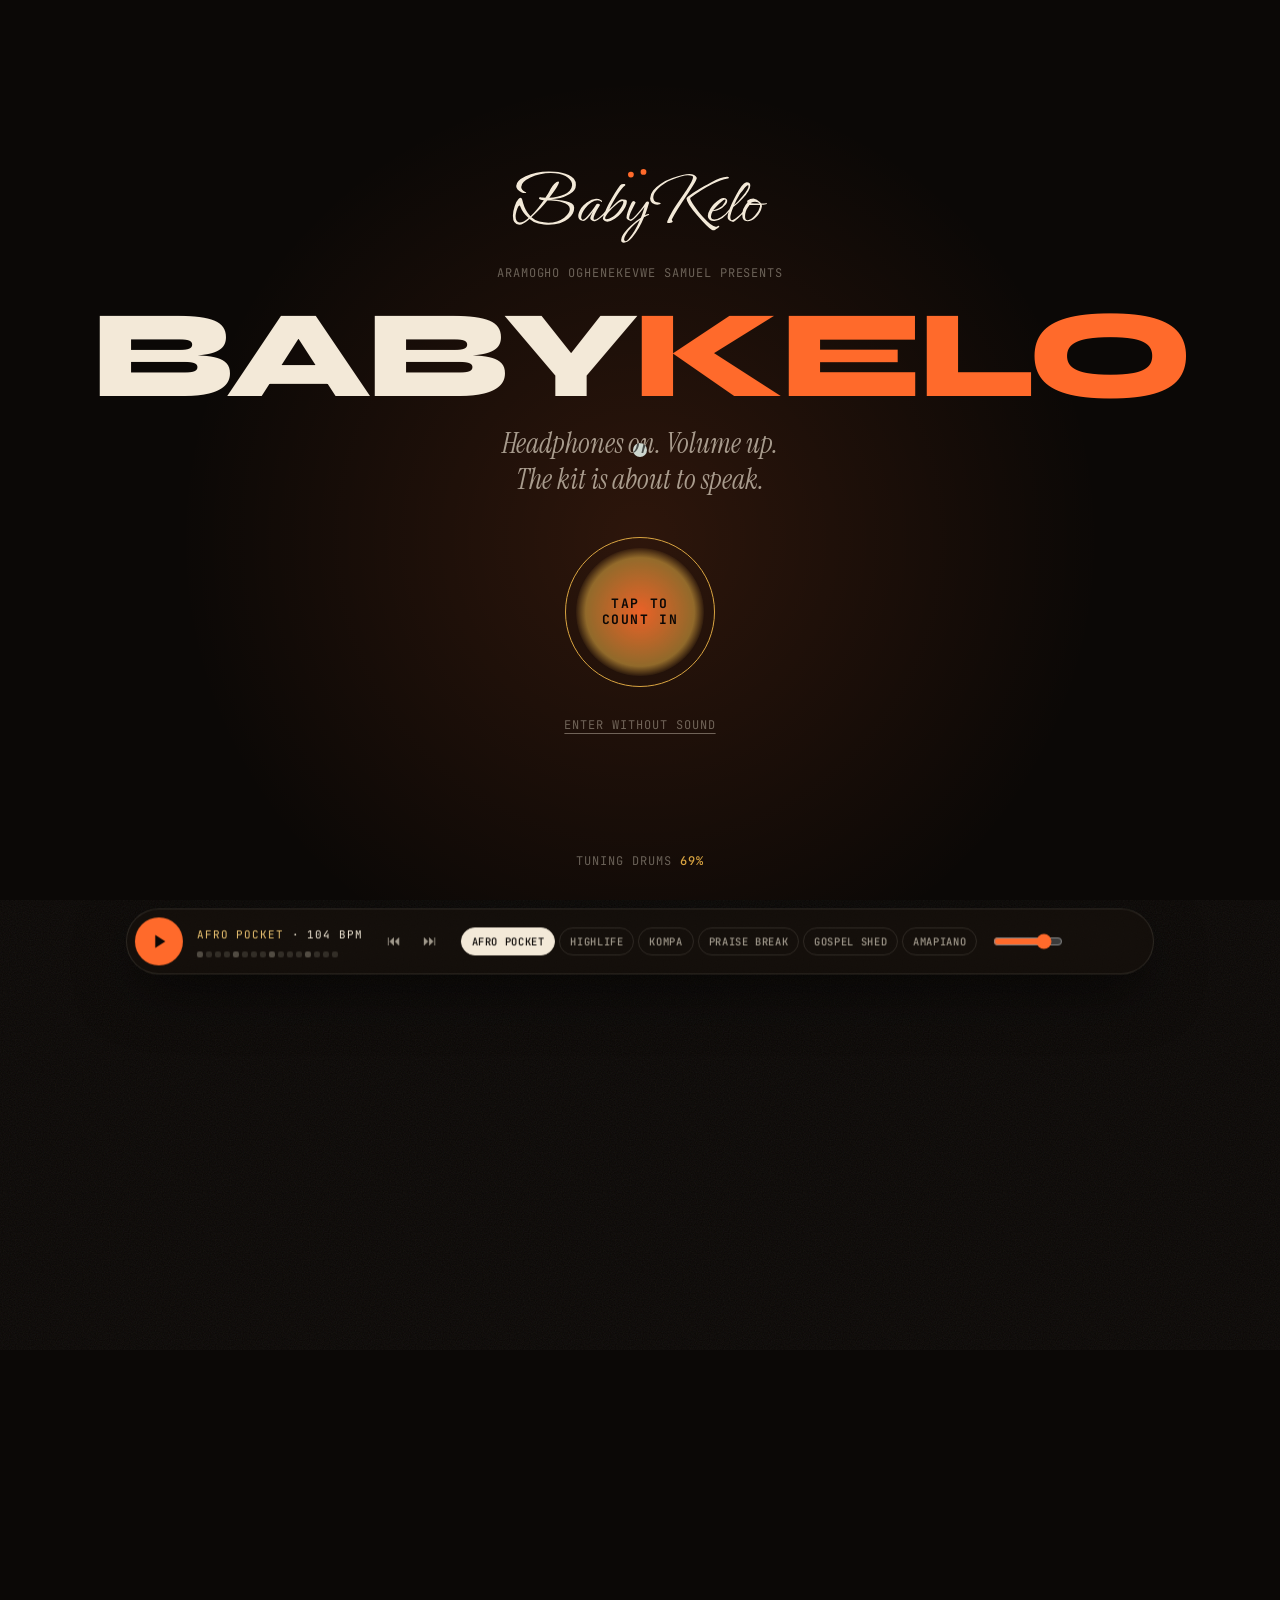
==== commit 910ec4c6: "Switch booking copy to first person and polish the 3D kit Rewrite the Work with Babykelo page and th" ====
--- a/index.html
+++ b/index.html
@@ -71,12 +71,12 @@
       <a href="#endorsements">Brands</a>
       <a href="#vault">Videos</a>
       <a href="#kit">Play</a>
-      <a href="contact.html" class="nav__cta">Work with him</a>
+      <a href="contact.html" class="nav__cta">Work with me</a>
     </nav>
     <button class="nav__menu" id="menuBtn" aria-label="Open menu"><span></span><span></span></button>
   </header>
   <div class="menu" id="menu">
-    <a href="#story">Story</a><a href="#frames">Frames</a><a href="#roles">Craft</a><a href="#journey">Journey</a><a href="#endorsements">Endorsements</a><a href="#vault">Videos</a><a href="#kit">Play the kit</a><a href="contact.html">Work with him</a>
+    <a href="#story">Story</a><a href="#frames">Frames</a><a href="#roles">Craft</a><a href="#journey">Journey</a><a href="#endorsements">Endorsements</a><a href="#vault">Videos</a><a href="#kit">Play the kit</a><a href="contact.html">Work with me</a>
   </div>
 
   <main id="smooth">
@@ -328,7 +328,7 @@
       <img class="contact__avatar" src="assets/avatar.jpg" alt="Babykelo behind the drum kit" loading="lazy">
       <p class="eyebrow mono">08 — Bookings</p>
       <h2 class="contact__big">Work with<br><em class="serif">Babykelo.</em></h2>
-      <p class="lead"><b>Remote studio sessions are open worldwide.</b> Send your song from anywhere and get real Babykelo drums back. He also takes concerts, church, music direction, arrangements, mixing and mastering.</p>
+      <p class="lead"><b>Remote studio sessions are open worldwide.</b> Send your song from anywhere and get real Babykelo drums back. I also take concerts, church, music direction, arrangements, mixing and mastering.</p>
       <div class="contact__ctas"><a href="contact.html" class="book-cta" data-magnetic><span>Work with Babykelo</span><i>→</i></a><a href="contact.html#remote" class="ghost-btn" data-magnetic>Remote sessions 🌍</a></div>
       <div class="socials">
         <a href="https://www.instagram.com/babykelo/" target="_blank" rel="noopener" data-magnetic>Instagram <span>@babykelo</span></a>
--- a/css/style.css
+++ b/css/style.css
@@ -572,3 +572,6 @@
   .gear { left: 12px !important; right: 12px; top: auto !important; bottom: 88px; width: auto; }
   .gear-hint { bottom: 92px; font-size: 9.5px; white-space: normal; text-align: center; width: calc(100vw - 40px); justify-content: center; }
 }
+@media (max-width: 1100px) and (min-width: 521px) { .stats { grid-template-columns: repeat(2, 1fr); } }
+.stat b { font-size: clamp(44px, 5vw, 96px); }
+@media (max-width: 520px) { .stat b { font-size: clamp(40px, 13vw, 56px); } }
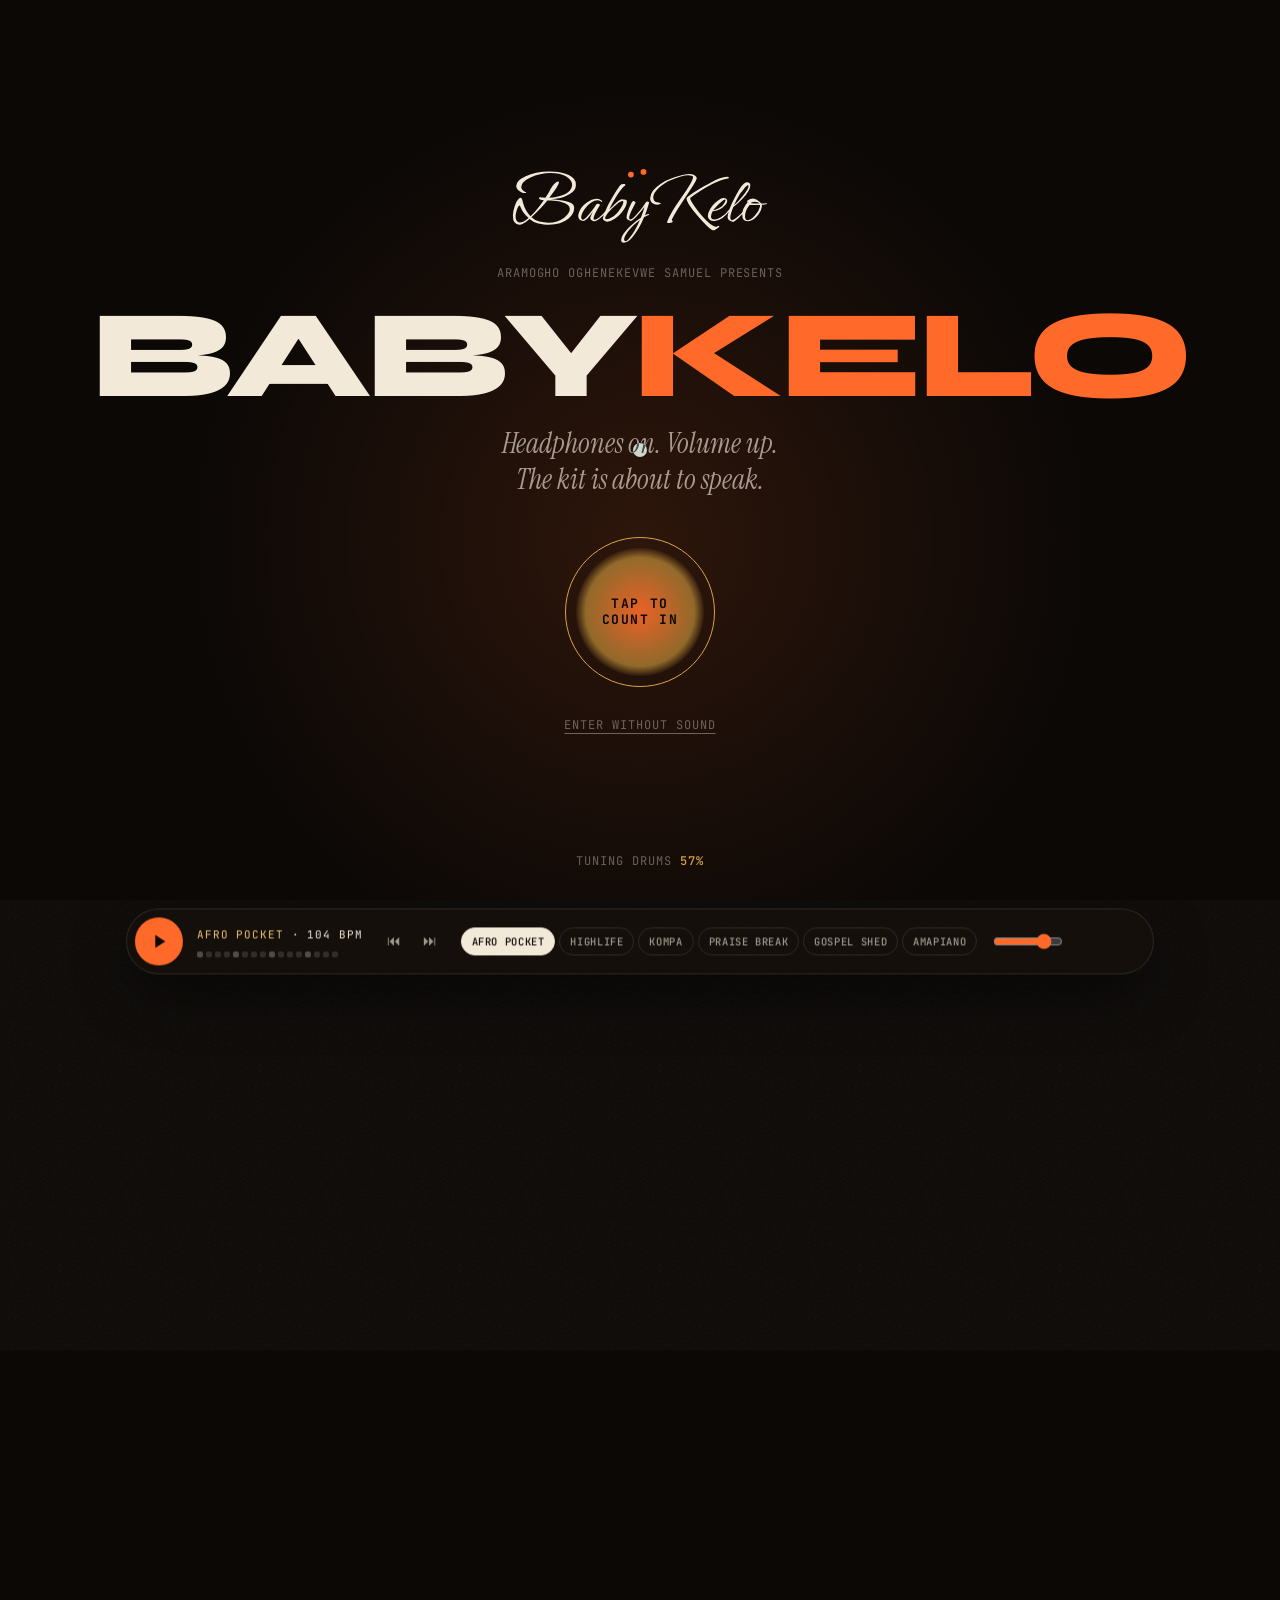
==== commit 760245c5: "Remove the Remote sessions shortcut links Drop the "Remote sessions" link from the booking page menu" ====
--- a/index.html
+++ b/index.html
@@ -329,7 +329,7 @@
       <p class="eyebrow mono">08 — Bookings</p>
       <h2 class="contact__big">Work with<br><em class="serif">Babykelo.</em></h2>
       <p class="lead"><b>Remote studio sessions are open worldwide.</b> Send your song from anywhere and get real Babykelo drums back. I also take concerts, church, music direction, arrangements, mixing and mastering.</p>
-      <div class="contact__ctas"><a href="contact.html" class="book-cta" data-magnetic><span>Work with Babykelo</span><i>→</i></a><a href="contact.html#remote" class="ghost-btn" data-magnetic>Remote sessions 🌍</a></div>
+      <div class="contact__ctas"><a href="contact.html" class="book-cta" data-magnetic><span>Work with Babykelo</span><i>→</i></a></div>
       <div class="socials">
         <a href="https://www.instagram.com/babykelo/" target="_blank" rel="noopener" data-magnetic>Instagram <span>@babykelo</span></a>
         <a href="https://www.youtube.com/@babykelo0" target="_blank" rel="noopener" data-magnetic>YouTube <span>@babykelo0</span></a>
